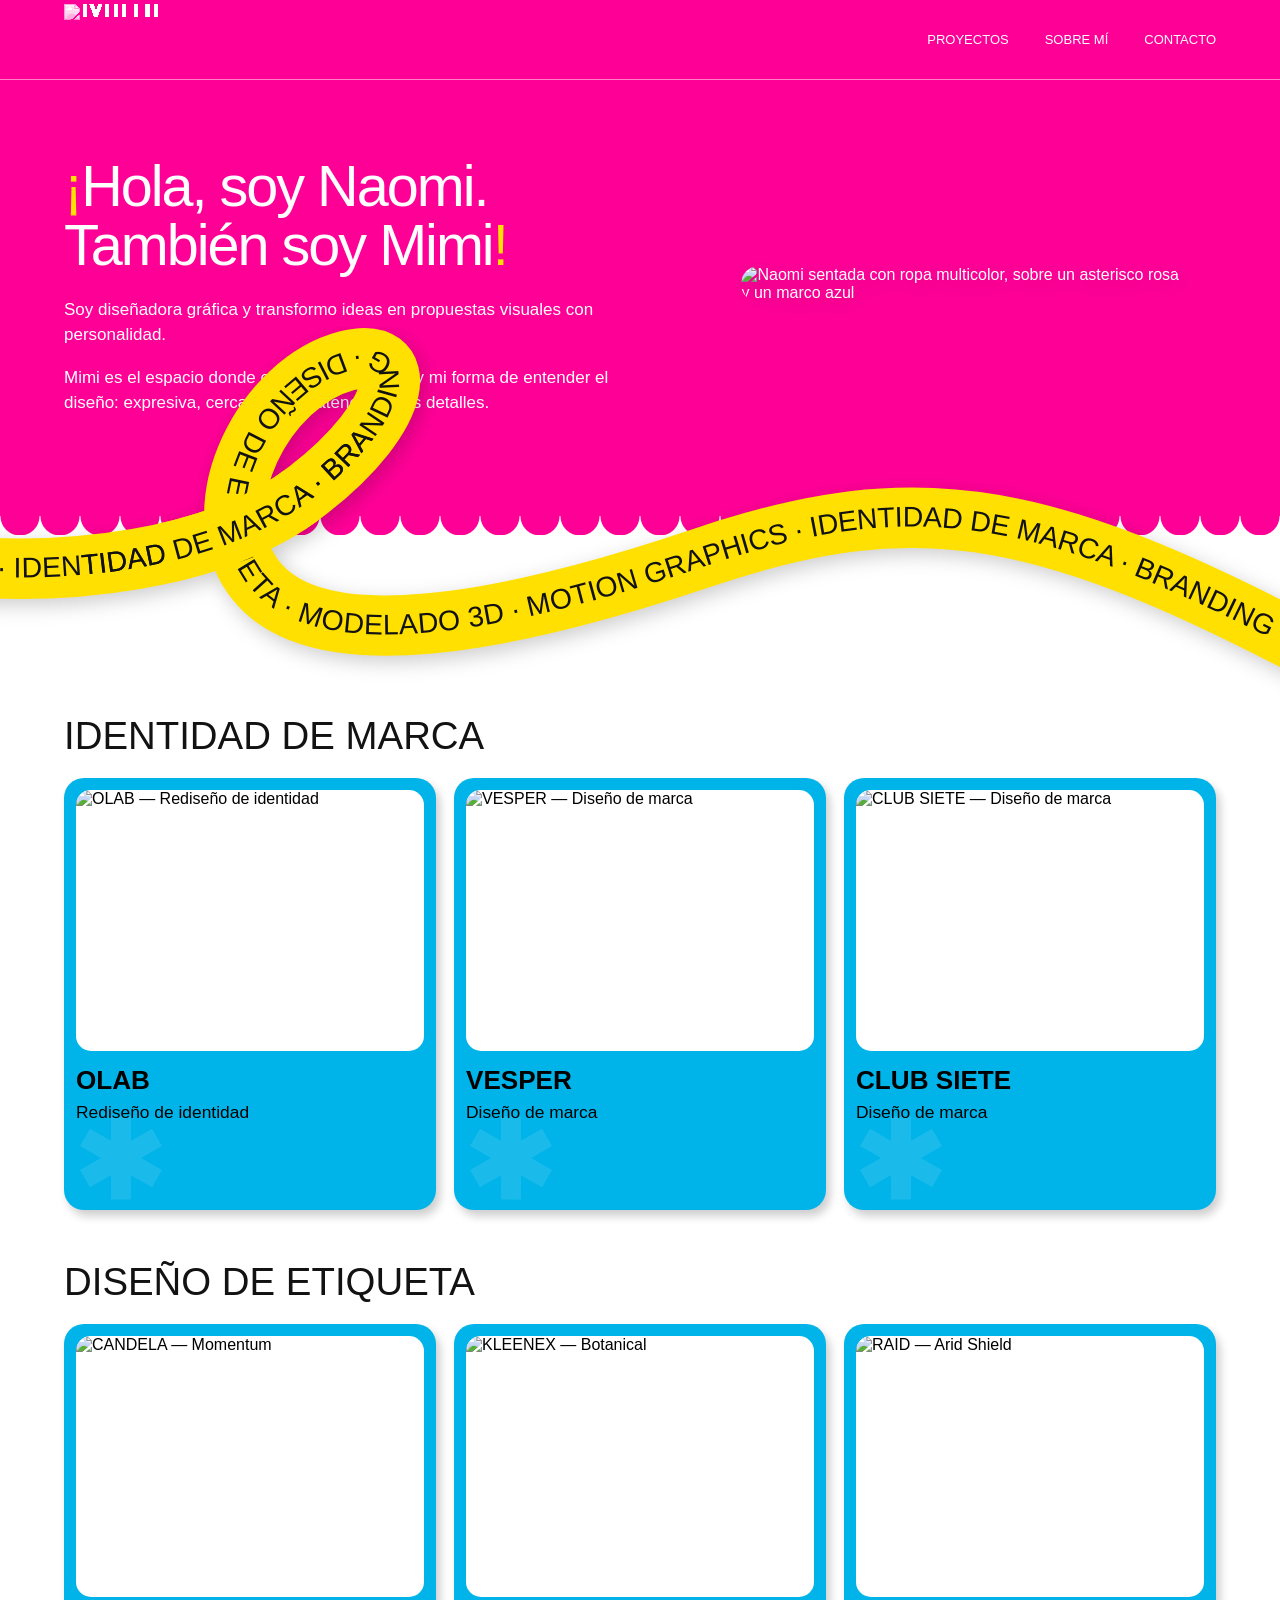
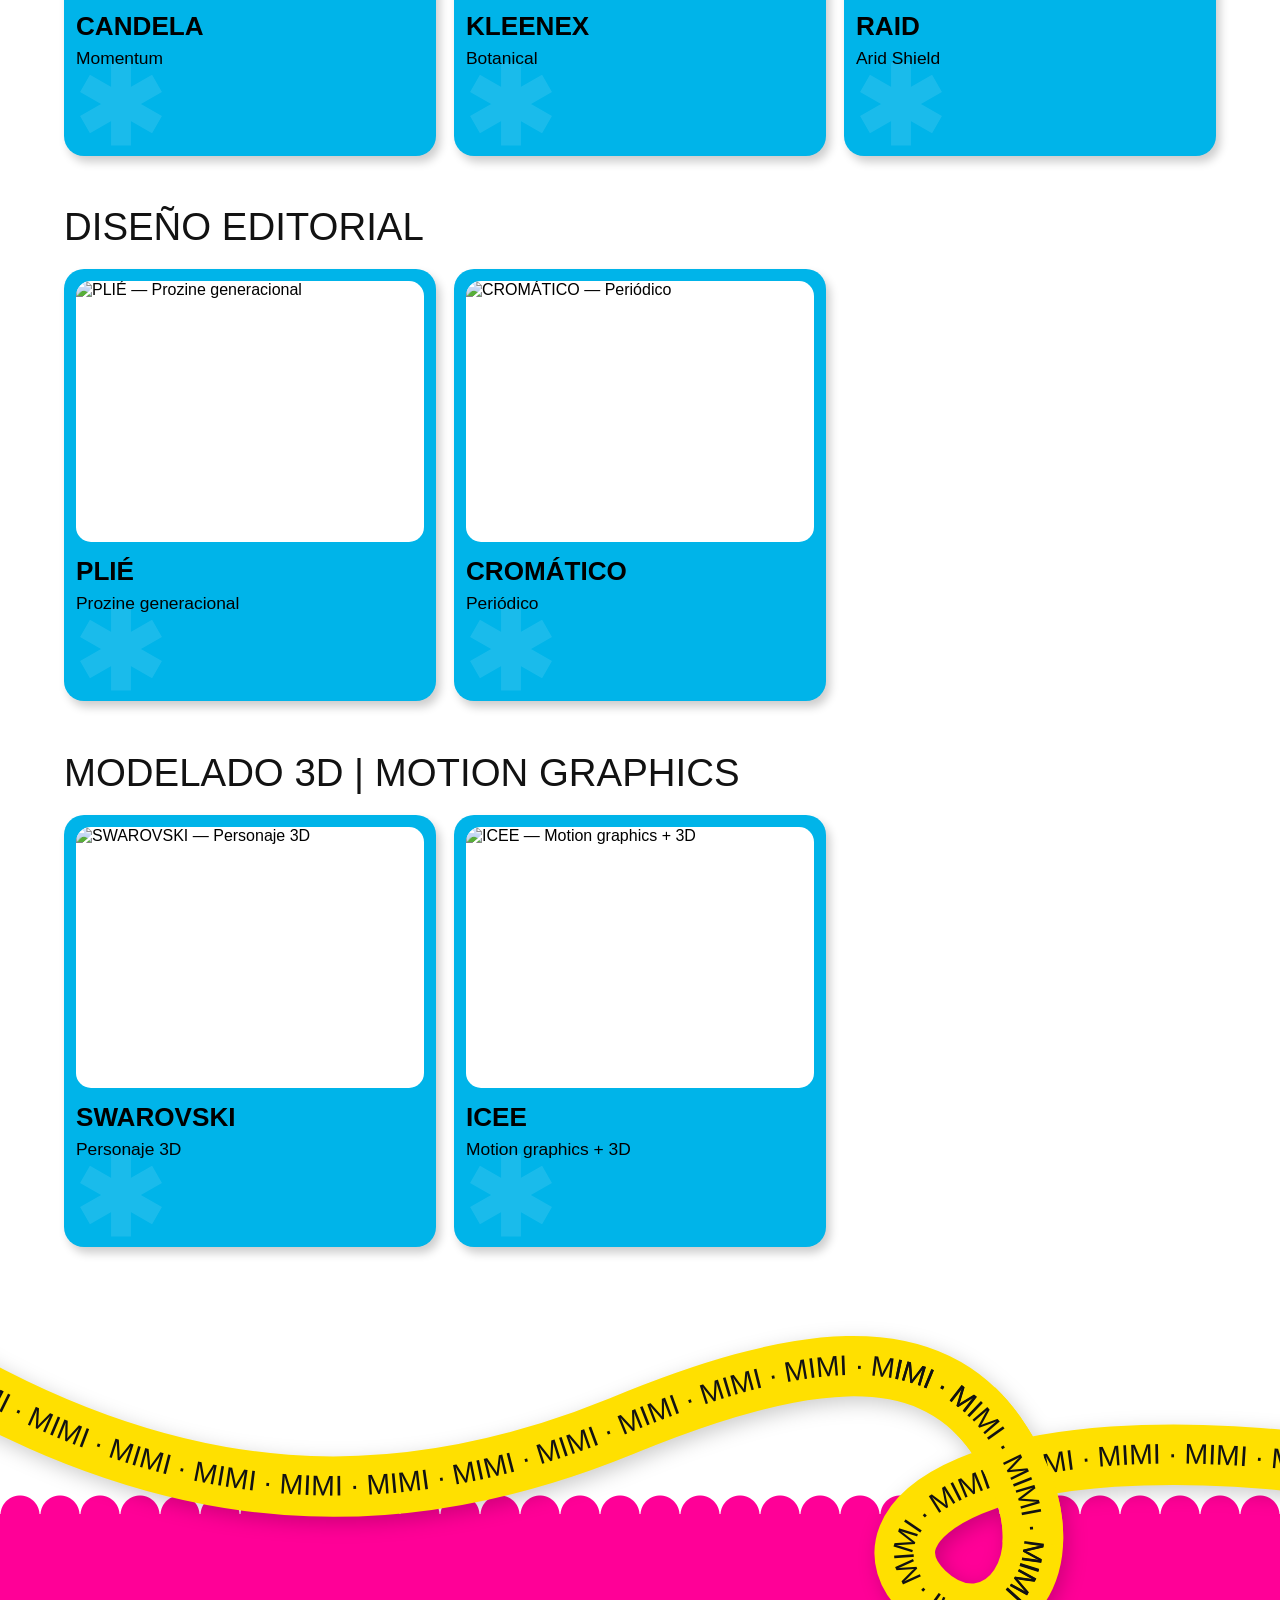
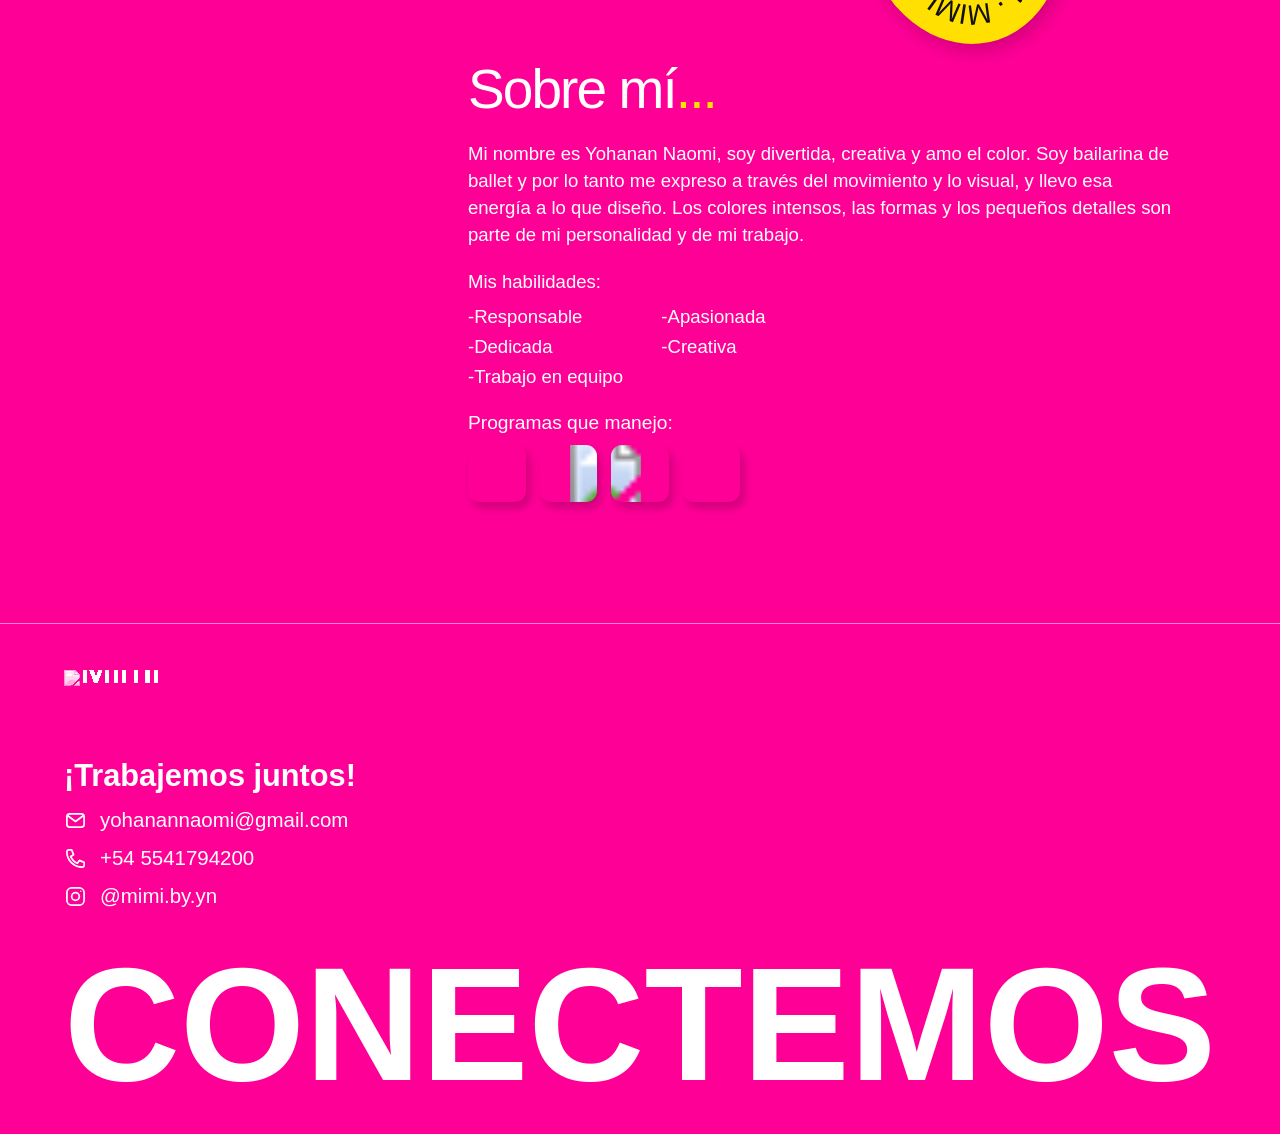
==== index.html @ 45e3171f "Agregar portafolio y sistema de diseño" ====
<!doctype html><html lang="es"><head><meta charset="UTF-8"><meta name="viewport" content="width=device-width,initial-scale=1"><meta name="theme-color" content="#ff0097"><meta name="description" content="Mimi, el portafolio creativo de Yohanan Naomi. Identidad de marca, diseño editorial, etiquetas y modelado 3D."><title>Mimi — Diseño con personalidad</title><link rel="stylesheet" href="fonts.css"><link rel="stylesheet" href="style.css?v=cursor-stars-1"></head><body><svg xmlns="http://www.w3.org/2000/svg" width="0" height="0" aria-hidden="true" style="position:absolute"><defs><filter id="logo-transparent" color-interpolation-filters="sRGB"><feColorMatrix type="matrix" values="0 0 0 0 1  0 0 0 0 1  0 0 0 0 1  0 1 0 0 0"/></filter></defs></svg>
<header><a class="logo" href="#inicio" aria-label="Mimi, inicio"><img src="assets/mimi-logo.png" alt="Mimi" width="1214" height="620"></a><button class="menu" aria-label="Abrir menú" aria-expanded="false">☰</button><nav aria-label="Principal"><a href="#proyectos">PROYECTOS</a><a href="#sobre-mi">SOBRE MÍ</a><a href="#contacto">CONTACTO</a></nav></header>
<main><section class="hero" id="inicio"><div class="hero-copy"><h1><span class="yellow-punctuation">¡</span>Hola, soy Naomi.<br>También soy <em>Mimi<span class="yellow-punctuation">!</span></em></h1><p>Soy diseñadora gráfica y transformo ideas en propuestas visuales con personalidad.</p><p>Mimi es el espacio donde comparto mi trabajo y mi forma de entender el diseño: expresiva, cercana y con atención a los detalles.</p></div><div class="hero-art"><img src="assets/naomi-inicio.jpg" alt="Naomi sentada con ropa multicolor, sobre un asterisco rosa y un marco azul"></div></section>
<div class="ribbon" aria-hidden="true"><svg viewBox="0 0 1440 430" xmlns="http://www.w3.org/2000/svg"><defs><path id="loop-one" d="M -70 267 C 70 282 244 264 346 184 C 458 97 463 19 390 38 C 298 62 227 199 284 280 C 352 377 572 333 789 260 C 1037 176 1180 204 1510 381"/></defs><use href="#loop-one" class="ribbon-shadow"/><use href="#loop-one" class="ribbon-band"/><text dy="10"><textPath href="#loop-one" startOffset="0">IDENTIDAD DE MARCA · BRANDING · DISEÑO DE ETIQUETA · MODELADO 3D · MOTION GRAPHICS · IDENTIDAD DE MARCA · BRANDING · </textPath></text></svg></div>
<section class="projects" id="proyectos"><div id="project-groups"></div></section>
<div class="ribbon second" aria-hidden="true"><svg viewBox="0 0 1440 430" xmlns="http://www.w3.org/2000/svg"><defs><path id="loop-two" d="M -65 88 C 204 244 444 255 699 151 C 893 71 1041 48 1120 160 C 1222 307 1116 411 1040 338 C 957 260 1105 144 1505 196"/></defs><use href="#loop-two" class="ribbon-shadow"/><use href="#loop-two" class="ribbon-band"/><text dy="10"><textPath href="#loop-two" startOffset="0">MIMI · MIMI · MIMI · MIMI · MIMI · MIMI · MIMI · MIMI · MIMI · MIMI · MIMI · MIMI · MIMI · MIMI · MIMI · MIMI · MIMI · MIMI · MIMI · MIMI · MIMI · MIMI · MIMI · MIMI · MIMI · MIMI · MIMI · MIMI · MIMI · MIMI · </textPath></text></svg></div>
<section class="about" id="sobre-mi"><div class="portrait"><img src="assets/naomi-original.jpg" alt="Naomi con lentes blancos y una chamarra multicolor" loading="lazy"></div><div><h2>Sobre mí<span>...</span></h2><p>Mi nombre es Yohanan Naomi, soy divertida, creativa y amo el color. Soy bailarina de ballet y por lo tanto me expreso a través del movimiento y lo visual, y llevo esa energía a lo que diseño. Los colores intensos, las formas y los pequeños detalles son parte de mi personalidad y de mi trabajo.</p><div class="about-skills"><p>Mis habilidades:</p><div class="traits"><span>Responsable</span><span>Dedicada</span><span>Trabajo en equipo</span><span>Apasionada</span><span>Creativa</span></div></div><h3>Programas que manejo:</h3><div class="software"><svg class="software-icon" viewBox="50 33 150 150" role="img" aria-label="Illustrator"><title>Illustrator</title><image href="assets/programas-referencia.png" width="856" height="228"/></svg><svg class="software-icon" viewBox="248 33 153 150" role="img" aria-label="InDesign"><title>InDesign</title><image href="assets/programas-referencia.png" width="856" height="228"/></svg><svg class="software-icon" viewBox="448 33 154 150" role="img" aria-label="Photoshop"><title>Photoshop</title><image href="assets/programas-referencia.png" width="856" height="228"/></svg><svg class="software-icon" viewBox="655 33 150 150" role="img" aria-label="Figma"><title>Figma</title><image href="assets/programas-referencia.png" width="856" height="228"/></svg></div></div></section>
<footer id="contacto"><div class="footer-top"><div><a class="logo" href="#inicio"><img src="assets/mimi-logo.png" alt="Mimi" width="1214" height="620"></a><h2>¡Trabajemos juntos!</h2><div class="contact-list"><a class="contact-row" href="mailto:yohanannaomi@gmail.com"><svg viewBox="0 0 24 24" fill="none" stroke="currentColor" stroke-width="1.8" stroke-linecap="round" stroke-linejoin="round" aria-hidden="true"><rect x="3" y="5" width="18" height="14" rx="3"/><path d="m4 7 8 6 8-6"/></svg><span>yohanannaomi@gmail.com</span></a><a class="contact-row" href="tel:+545541794200"><svg viewBox="0 0 24 24" fill="none" stroke="currentColor" stroke-width="1.8" stroke-linecap="round" stroke-linejoin="round" aria-hidden="true"><path d="M8 3H5a2 2 0 0 0-2 2c0 8.84 7.16 16 16 16a2 2 0 0 0 2-2v-3l-5-2-2 3a13 13 0 0 1-7-7l3-2-2-5Z"/></svg><span>+54 5541794200</span></a><a class="contact-row" href="https://www.instagram.com/mimi.by.yn/" target="_blank" rel="noopener noreferrer"><svg viewBox="0 0 24 24" fill="none" stroke="currentColor" stroke-width="1.8" stroke-linecap="round" stroke-linejoin="round" aria-hidden="true"><rect x="3" y="3" width="18" height="18" rx="5"/><circle cx="12" cy="12" r="4"/><circle cx="17.5" cy="6.5" r=".7" fill="currentColor" stroke="none"/></svg><span>@mimi.by.yn</span></a></div></div></div><a class="connect" href="mailto:yohanannaomi@gmail.com" aria-label="Conectemos"><svg viewBox="0 0 1000 190" aria-hidden="true"><text x="0" y="160">CONECTEMOS</text></svg></a></footer></main>
<dialog id="project-dialog"><button class="close" aria-label="Cerrar proyecto">✕</button><div id="dialog-body"></div></dialog><script src="app.js?v=cursor-stars-1"></script></body></html>
---- fonts.css ----
@font-face {
  font-family: 'Montserrat';
  font-style: normal;
  font-weight: 500;
  font-display: swap;
  src: url(assets/Montserrat-500.ttf) format('truetype');
}
@font-face {
  font-family: 'MuseoModerno';
  font-style: normal;
  font-weight: 400;
  font-display: swap;
  src: url(assets/MuseoModerno-400.ttf) format('truetype');
}
@font-face {
  font-family: 'MuseoModerno';
  font-style: normal;
  font-weight: 500;
  font-display: swap;
  src: url(assets/MuseoModerno-500.ttf) format('truetype');
}
@font-face {
  font-family: 'MuseoModerno';
  font-style: normal;
  font-weight: 600;
  font-display: swap;
  src: url(assets/MuseoModerno-600.ttf) format('truetype');
}
@font-face {
  font-family: 'MuseoModerno';
  font-style: normal;
  font-weight: 700;
  font-display: swap;
  src: url(assets/MuseoModerno-700.ttf) format('truetype');
}
---- style.css ----
:root{--pink:#ff0097;--blue:#00b4e9;--yellow:#ffe000;--ink:#121212}*{box-sizing:border-box}html{scroll-behavior:smooth;scroll-padding-top:90px}body{margin:0;color:var(--ink);font-family:Arial,Helvetica,sans-serif}a{color:inherit}button,a{-webkit-tap-highlight-color:transparent}button{font:inherit;cursor:pointer}a:focus-visible,button:focus-visible{outline:3px solid var(--yellow);outline-offset:5px}header{position:sticky;top:0;z-index:10;background:var(--pink);color:white;border-bottom:1px solid #ffffff80;display:flex;align-items:center;justify-content:space-between;padding:16px 5%}.logo{font-family:"Arial Rounded MT Bold",Arial,sans-serif;font-size:38px;font-weight:900;text-decoration:none;letter-spacing:-3px}.logo span{font-size:24px;display:inline-block;transform:translateY(-10px);margin-left:2px}nav{display:flex;gap:36px}nav a{text-decoration:none;font-size:13px;font-weight:700}nav a:hover{color:var(--yellow)}.menu{display:none}.hero{background:var(--pink);color:white;padding:80px 5% 95px;display:grid;grid-template-columns:1.15fr 1fr;gap:5%;min-height:650px;position:relative;overflow:hidden}.hero:after{content:"";height:20px;position:absolute;bottom:-1px;left:0;right:0;background:radial-gradient(circle at 20px 0,transparent 19px,white 20px) 0 0/40px 25px}.eyebrow{font-size:11px;font-weight:700;letter-spacing:2px}.hero h1{font-family:"Arial Rounded MT Bold",Arial,sans-serif;font-size:clamp(38px,4.5vw,72px);line-height:1.02;letter-spacing:-2px;margin:22px 0}.hero h1 em{font-style:normal;color:var(--yellow)}p{font-size:17px;line-height:1.5;max-width:570px}.pill{display:inline-flex;gap:40px;align-items:center;background:var(--yellow);color:var(--ink);border:2px solid var(--ink);border-radius:40px;padding:15px 23px;margin-top:20px;text-decoration:none;font-weight:bold;box-shadow:4px 4px 0 var(--ink);transition:transform .2s}.pill:hover{transform:translate(2px,2px);box-shadow:2px 2px 0 var(--ink)}.hero-art{position:relative;display:flex;flex-direction:column;justify-content:center;transform:rotate(3deg)}.hero-art img{width:100%;max-height:430px;object-fit:cover;border-radius:28px}.star{position:absolute;top:-25px;left:-40px;color:var(--yellow);font-size:110px;z-index:1}.art-caption{font-size:11px;letter-spacing:3px;align-self:end;margin-top:14px}.ribbon{background:var(--yellow);font-weight:900;font-size:23px;overflow:hidden;padding:15px 0;transform:rotate(-3deg);margin:-16px -0px 32px;box-shadow:0 5px 7px #0002;position:relative;z-index:2}.ribbon div{white-space:nowrap;width:max-content;animation:marquee 34s linear infinite}@keyframes marquee{to{transform:translateX(-35%)}}.projects{padding:45px 5% 90px;max-width:1600px;margin:auto}.section-top{display:flex;justify-content:space-between;font-size:11px;margin-bottom:28px}.filters{display:flex;gap:9px;flex-wrap:wrap;margin-bottom:45px}.filters button{background:white;border:1px solid #bbb;border-radius:30px;padding:11px 18px;font-size:13px}.filters .active,.filters button:hover{background:var(--ink);color:white;border-color:var(--ink)}.project-group{margin:0 0 50px}.project-group h2{font-family:"Arial Rounded MT Bold",Arial,sans-serif;font-size:clamp(24px,3vw,40px);letter-spacing:-1px;margin:0 0 20px}.grid{display:grid;grid-template-columns:repeat(3,minmax(0,1fr));gap:22px}.card{background:var(--blue);border:0;text-align:left;padding:16px;border-radius:24px;box-shadow:4px 5px 0 #0002;position:relative;overflow:hidden;transition:transform .25s,box-shadow .25s;min-height:360px;display:flex;flex-direction:column}.card:hover{transform:translateY(-7px) rotate(-1deg);box-shadow:7px 10px 0 #0003}.card .image{height:240px;border-radius:15px;background:#ffffff25;overflow:hidden;display:grid;place-items:center}.card img{width:100%;height:100%;object-fit:cover;transition:transform .4s}.card:hover img{transform:scale(1.04)}.card .placeholder{font-weight:900;font-size:clamp(28px,4vw,55px);letter-spacing:-2px;color:#fff9;transform:rotate(-8deg)}.card-title{font-size:15px;font-weight:700;margin-top:20px;position:relative;z-index:1;padding-bottom:36px}.card:after{content:"✳";font-size:110px;color:#ffffff35;position:absolute;left:12px;bottom:-29px}.card .arrow{position:absolute;right:18px;bottom:16px;font-size:26px}.project-hint{font-size:13px;color:#666}.second{margin-bottom:-12px;transform:rotate(3deg)}.about{background:var(--pink);color:white;display:grid;grid-template-columns:.7fr 1.3fr;gap:7%;padding:100px 8% 80px;align-items:center}.portrait{transform:rotate(-3deg)}.portrait img{width:100%;max-height:520px;object-fit:contain;filter:drop-shadow(8px 9px 0 #0002)}.about h2{font-size:clamp(40px,5vw,70px);letter-spacing:-2px;margin:16px 0}.about h2 span{color:var(--yellow)}.traits{display:flex;gap:8px;flex-wrap:wrap;margin-top:25px}.traits span{border:1px solid #ffffff80;border-radius:20px;padding:7px 12px;font-size:12px}.about h3{font-size:14px;margin-top:26px}.software{display:flex;gap:12px}.software span{padding:10px;border-radius:9px;font-weight:bold;font-size:27px;box-shadow:3px 4px 0 #0003}.ai{background:#330000;color:#ff9a00}.id{background:#49021f;color:#ff3366}.ps{background:#001e36;color:#31a8ff}.figma{background:#262626;color:white;font-size:18px!important;display:grid;align-items:center}footer{border-top:1px solid #ffffff80;background:var(--pink);color:white;padding:45px 5% 20px;overflow:hidden}.footer-top{display:flex;justify-content:space-between;align-items:center}.footer-top h2{font-size:24px;margin:16px 0}.footer-top a:not(.logo){display:block;text-decoration:none;margin:9px 0}.footer-top a:hover{text-decoration:underline}.footer-top button{background:none;color:white;border:0;border-bottom:1px solid white;padding:6px 0;margin-top:6px;font-size:13px}#copy-status{display:block;font-size:12px;min-height:18px}.contact-arrow{font-size:130px;background:var(--yellow);color:var(--pink);height:150px;width:150px;border-radius:50%;text-align:center;line-height:140px}.connect{font-family:"Arial Rounded MT Bold",Arial,sans-serif;font-size:clamp(40px,12.5vw,200px);font-weight:900;letter-spacing:-.065em;display:block;text-decoration:none;margin-top:35px}.footer-bottom{border-top:1px solid #ffffff80;padding-top:20px;display:flex;justify-content:space-between;font-size:11px}.footer-bottom a{text-decoration:none}dialog{border:0;border-radius:24px;padding:35px;width:min(860px,90vw);max-height:90vh;box-shadow:0 25px 100px #0005}dialog::backdrop{background:#16000dd9;backdrop-filter:blur(7px)}dialog h2{font-size:30px;margin-right:30px}dialog img{width:100%;max-height:60vh;object-fit:contain;background:#f2f2f2;border-radius:12px}dialog .close{position:absolute;right:18px;top:15px;border:0;background:var(--yellow);border-radius:50%;width:35px;height:35px}dialog p{font-size:14px}.modal-category{color:#777;font-size:12px}body.modal-open{overflow:hidden}[hidden]{display:none!important}@media(min-width:1600px){.hero,.about{padding-left:calc((100vw - 1440px)/2);padding-right:calc((100vw - 1440px)/2)}}@media(max-width:760px){header{padding:12px 6%}.logo{font-size:32px}.menu{display:block;border:0;background:none;color:white;font-size:26px}nav{display:none;position:absolute;left:0;right:0;top:63px;background:var(--pink);padding:25px 6%;border-bottom:1px solid white;flex-direction:column;gap:22px}nav.open{display:flex}.hero{padding:45px 6% 60px;grid-template-columns:1fr;gap:42px}.hero h1{font-size:43px}.hero p{font-size:15px}.hero-art{margin:0 18px}.hero-art img{max-height:290px;object-fit:cover}.star{font-size:75px;top:-30px;left:-25px}.ribbon{font-size:16px;padding:12px 0}.projects{padding:30px 6% 50px}.section-top>span:last-child{display:none}.filters{gap:7px;margin-bottom:30px}.filters button{font-size:11px;padding:9px 12px}.grid{grid-template-columns:repeat(2,minmax(0,1fr));gap:12px}.card{min-height:235px;padding:10px;border-radius:17px}.card .image{height:150px;border-radius:10px}.card-title{font-size:12px;margin-top:13px;padding-bottom:28px}.card .placeholder{font-size:26px}.project-group h2{font-size:25px}.card:after{font-size:80px}.about{grid-template-columns:1fr;padding:65px 6% 50px;gap:35px}.portrait{width:65%;margin:auto}.about h2{font-size:45px}.about p{font-size:15px}.contact-arrow{width:80px;height:80px;line-height:73px;font-size:75px}.footer-top h2{font-size:20px}.footer-top a:not(.logo){font-size:13px}.connect{font-size:12.4vw;margin:40px 0 25px}.footer-bottom{font-size:10px}dialog{padding:25px 18px}dialog h2{font-size:23px}}@media(prefers-reduced-motion:reduce){html{scroll-behavior:auto}*{animation:none!important;transition:none!important}}

/* Original type system and curved yellow loops. */
body,button{font-family:Montserrat,sans-serif;font-weight:500}
p,nav a,.eyebrow,.pill,.card-title,.filters button,.traits span,.about h3,.footer-top button,.footer-bottom{font-weight:500}
h1,h2,h3,.logo,.connect,.project-group h2,.card .placeholder{font-family:MuseoModerno,sans-serif;font-weight:500;letter-spacing:0}
.hero h1,.about h2{letter-spacing:-.035em}.hero h1 em{color:inherit}.connect{font-weight:500;letter-spacing:-.055em}
.ribbon{background:transparent;box-shadow:none;transform:none;padding:0;margin:-210px 0 -40px;overflow:hidden;height:auto;pointer-events:none}
.ribbon svg{display:block;width:100%;height:auto;overflow:visible}
.ribbon-band,.ribbon-shadow{fill:none;stroke:#ffe000;stroke-width:68;stroke-linecap:butt}
.ribbon-shadow{stroke:#0005;transform:translate(3px,10px);filter:blur(5px)}
.ribbon text{font-family:MuseoModerno,sans-serif;font-size:32px;font-weight:500;fill:#121212;letter-spacing:0}
.ribbon.second{margin:-95px 0 -160px;transform:none}.hero{padding-bottom:220px}.about{padding-top:200px}
@media(max-width:760px){.hero{padding-bottom:115px}.ribbon{margin-top:-95px;margin-bottom:8px;width:140%;margin-left:-20%}.ribbon.second{margin-top:-65px;margin-bottom:-90px}.about{padding-top:120px}.hero h1{font-size:39px}.project-group h2{font-size:24px}}
.hero h1{font-family:MuseoModerno,sans-serif;font-weight:500}

.logo{display:inline-flex;align-items:center;line-height:0;letter-spacing:0}.logo img{display:block;width:140px;height:auto;mix-blend-mode:screen}.logo{mix-blend-mode:screen}header{padding-top:4px;padding-bottom:4px}footer .logo img{width:180px}@media(max-width:760px){.logo img{width:112px}header{padding-top:3px;padding-bottom:3px}footer .logo img{width:145px}}

.logo,.logo img{mix-blend-mode:normal}.logo img{filter:url(#logo-transparent)}

.hero-art{transform:none;align-items:center}.hero-art img{width:100%;height:auto;max-width:440px;max-height:none;object-fit:contain;border-radius:0}.art-caption{align-self:center}@media(max-width:760px){.hero-art img{max-width:340px;max-height:none;height:auto;object-fit:contain}}

.hero-art img{border-radius:26px}

/* Separate the scalloped hero edge from the yellow ribbon. */
.hero{padding-bottom:100px;min-height:0}
.hero + .ribbon{margin-top:-90px;margin-bottom:-40px}
@media(max-width:760px){.hero{padding-bottom:65px}.hero + .ribbon{margin-top:-45px;margin-bottom:8px}}

/* Compact opening after removing the project button. */
.hero{padding-top:55px;padding-bottom:45px}
@media(max-width:760px){.hero{padding-top:35px;padding-bottom:30px;gap:28px}}
/* Lift the first loop and following content closer to the opening. */
.hero + .ribbon{margin-top:-170px}
@media(max-width:760px){.hero + .ribbon{margin-top:-105px}}
/* Keep the complete first loop below the photograph, with a clear gap. */
.hero + .ribbon{margin-top:-25px}
@media(max-width:760px){.hero + .ribbon{margin-top:-10px}}
/* Reference composition: raised left loop, right curve below the portrait. */
@media(min-width:761px){
 .hero{padding-bottom:8vw}
 .hero + .ribbon{margin-top:-16.3vw}
}

.card .image{background:white;width:100%}.card img{object-fit:contain}.card:hover img{transform:none}
/* Project cards follow the supplied compact proportions. */
.grid{gap:18px}
.card{padding:12px;min-height:0;aspect-ratio:212/246;border-radius:20px;box-shadow:3px 5px 7px #0004}
.card .image{height:auto;aspect-ratio:4/3;flex:none;border-radius:15px;overflow:hidden;background:white}
.card img{display:block;width:100%;height:100%;object-fit:cover}
.card img[src*="cromatico"]{object-fit:contain}
.card-title{font-family:MuseoModerno,sans-serif;font-weight:600;font-size:clamp(11px,1.05vw,16px);line-height:1.2;margin-top:8px;padding-bottom:0}
.card .arrow{display:none}
.card:after{content:"";width:90px;height:90px;left:12px;bottom:7px;background:url("data:image/svg+xml,%3Csvg xmlns='http://www.w3.org/2000/svg' viewBox='0 0 100 100'%3E%3Cpath d='M50 4V96M10 27L90 73M10 73L90 27' fill='none' stroke='white' stroke-width='22'/%3E%3C/svg%3E") center/contain no-repeat;opacity:.22}
@media(max-width:760px){.grid{gap:12px}.card{padding:10px;border-radius:17px}.card .image{height:auto;border-radius:12px}.card-title{font-size:11px;margin-top:7px}.card:after{width:65px;height:65px;left:10px;bottom:5px}}
/* Constrain image sizing to the card window rather than its intrinsic size. */
.card .image{position:relative;display:block}
.card .image img{position:absolute;inset:0;width:100%;height:100%;min-width:0;min-height:0;object-position:center}
.card img[src*="club-proyecto"]{object-position:50% 58%}
.card img[src*="agora-proyecto"]{object-position:50% 53%}
.card-title{font-size:clamp(15px,1.35vw,21px);line-height:1.25}
@media(max-width:760px){.card-title{font-size:14px}}

/* OLAB case study: full images arranged as an editorial collage. */
dialog.olab-dialog{width:min(1120px,94vw);padding:48px;background:#fff;max-height:92vh}
.olab-dialog .close{position:sticky;top:0;float:right;z-index:2;background:var(--pink);color:white}
.olab-case h2{font-size:clamp(26px,3vw,42px);margin:15px 40px 28px 0}
.olab-intro{display:grid;grid-template-columns:1fr 2fr;gap:30px;border-top:1px solid #ddd;padding-top:24px;margin-bottom:32px}
.olab-intro h3{font-size:27px;line-height:1.15;color:#006eb1;margin:0}
.olab-intro p{font-size:14px;line-height:1.75;margin:0 0 16px;max-width:none}
.olab-intro .olab-scope{font-size:11px;color:#666;line-height:1.8;margin-top:20px}
.olab-collage{columns:2;column-gap:18px}
.olab-collage figure{margin:0 0 20px;break-inside:avoid;background:#edf5fc;border-radius:16px;overflow:hidden}
.olab-collage img{display:block;width:100%;height:auto;max-height:none;object-fit:contain;border-radius:0;background:none}
.olab-collage figcaption{font-size:11px;padding:12px 16px;color:#006eb1;background:#edf5fc}
@media(max-width:760px){dialog.olab-dialog{padding:24px 16px}.olab-intro{grid-template-columns:1fr;gap:16px}.olab-intro h3{font-size:24px}.olab-collage{column-gap:10px}.olab-collage figure{border-radius:10px;margin-bottom:12px}.olab-collage figcaption{padding:9px;font-size:10px}}
@media(max-width:480px){.olab-collage{columns:1}}

.olab-intro{grid-template-columns:1fr 1.35fr;align-items:center;gap:28px}
.olab-intro .olab-intro-image{display:block;width:100%;height:auto;max-height:none;object-fit:contain;border-radius:14px;background:none}
.olab-intro h3{margin-bottom:16px}
@media(max-width:760px){.olab-intro{grid-template-columns:1fr;gap:20px}}

.olab-intro{grid-template-columns:1.15fr 1fr}
.olab-logo-comparison{display:grid;grid-template-columns:1fr 1fr;gap:12px;align-items:center}
.olab-logo-comparison figure{margin:0;text-align:center;min-width:0}
.olab-logo-comparison img{width:100%;height:150px;max-height:none;object-fit:contain;background:white;border-radius:0}
.olab-logo-comparison figcaption{font-size:10px;letter-spacing:1.5px;color:#666;margin-top:12px}
.olab-concept-label{display:block;font-size:10px;letter-spacing:1.5px;color:#666;margin-bottom:10px}
@media(max-width:760px){.olab-intro{grid-template-columns:1fr}.olab-logo-comparison img{height:140px}}

.olab-logo-comparison{grid-template-columns:1fr;gap:20px}.olab-logo-comparison img{height:200px}.olab-logo-comparison figcaption{margin-top:4px}@media(max-width:760px){.olab-logo-comparison img{height:180px}}

.olab-case h2{color:var(--pink)}.olab-dialog .close{background:var(--yellow);color:var(--ink)}
/* OLAB labels and top alignment. */
.olab-case .modal-category,.olab-concept-label,.olab-logo-comparison figcaption,.olab-intro .olab-scope{color:var(--blue)}
.olab-intro{align-items:start}
.olab-logo-comparison{align-self:start;margin-top:-20px}
.olab-logo-comparison figure:first-child img{height:clamp(200px,20vw,280px);object-fit:contain;object-position:center}
@media(max-width:760px){.olab-logo-comparison{margin-top:0}.olab-logo-comparison figure:first-child img{height:150px}}
.olab-logo-comparison figure:last-child figcaption{transform:translateY(-30px)}

.vesper-case .olab-intro{align-items:start}.vesper-case .olab-intro-image{margin-top:0}.vesper-case .olab-collage figure,.vesper-case .olab-collage figcaption{background:#edf5fc}

.vesper-collage{display:grid;columns:auto;grid-template-columns:repeat(3,minmax(0,1fr));grid-template-areas:"bocina audifonos blister" "microfono bolsa blister";gap:12px}
.vesper-collage figure{margin:0;display:flex;flex-direction:column;min-width:0;border-radius:12px;overflow:hidden}
.vesper-collage .vesper-bocina{grid-area:bocina}.vesper-collage .vesper-audifonos{grid-area:audifonos}.vesper-collage .vesper-microfono{grid-area:microfono}.vesper-collage .vesper-bolsa{grid-area:bolsa}.vesper-collage .vesper-blister{grid-area:blister}
.vesper-collage figure img{width:100%;height:100%;min-height:0;object-fit:cover;flex:1;aspect-ratio:4/3}
.vesper-collage .vesper-blister img{aspect-ratio:auto;object-fit:cover}
.vesper-collage figcaption{flex:none}
@media(max-width:600px){.vesper-collage{grid-template-columns:repeat(2,minmax(0,1fr));grid-template-areas:"bocina audifonos" "microfono bolsa" "blister blister"}.vesper-collage .vesper-blister img{height:auto;max-height:550px;object-fit:contain;background:#808080}}

.vesper-case .olab-intro{align-items:stretch}
.vesper-logo-panel{background:#090c09;border-radius:14px;display:flex;align-items:center;overflow:hidden;min-height:100%}
.vesper-logo-panel img{display:block;width:100%;height:auto;max-height:none;object-fit:contain;background:none;border-radius:0}
.vesper-collage .vesper-photo{position:relative;flex:1;aspect-ratio:4/3;overflow:hidden;min-height:0}
.vesper-collage .vesper-photo img{position:absolute;inset:0;width:100%;height:100%;aspect-ratio:auto;object-fit:cover;object-position:center}
.vesper-collage .vesper-blister .vesper-photo{aspect-ratio:auto;background:#808080}
.vesper-collage .vesper-blister img{object-position:40% center}
.vesper-collage .vesper-bolsa img{transform:scale(1.35);transform-origin:52% 52%}
@media(max-width:760px){.vesper-logo-panel{min-height:240px}}
@media(max-width:600px){.vesper-collage .vesper-blister .vesper-photo{aspect-ratio:1/1;flex:auto}.vesper-collage .vesper-blister img{object-fit:contain;max-height:none}}

.club-case .olab-intro{align-items:stretch}
.club-logo-panel{display:flex;align-items:center;background:#7ecbea;border-radius:14px;overflow:hidden}
.club-logo-panel img{width:100%;height:auto;max-height:none;object-fit:contain;border-radius:0;background:none}
.club-collage figure:last-child{column-span:all}
.club-collage figure:last-child img{max-height:520px;object-fit:cover}
@media(max-width:760px){.club-logo-panel{max-height:350px}.club-logo-panel img{height:100%;object-fit:contain}}
/* Preserve the gallery gutter before the full-width texture. */
.club-collage figure:last-child{margin-top:20px}
@media(max-width:760px){.club-collage figure:last-child{margin-top:12px}}

.club-logo-comparison{display:grid;grid-template-columns:1fr;gap:18px;align-self:start}
.club-logo-comparison figure{margin:0;text-align:center}
.club-logo-comparison img{display:block;width:100%;height:190px;max-height:none;object-fit:contain;background:white;border-radius:12px}
.club-logo-comparison figcaption{font-size:10px;letter-spacing:1.5px;color:var(--blue);margin-top:8px}
.club-collage{display:grid;columns:auto;grid-template-columns:repeat(2,minmax(0,1fr));gap:20px}
.club-collage figure{margin:0;min-width:0;display:flex;flex-direction:column;overflow:hidden}
.club-collage figure:nth-child(1){grid-column:1;grid-row:1}
.club-collage figure:nth-child(3){grid-column:2;grid-row:1}
.club-collage figure:nth-child(2){grid-column:1;grid-row:2}
.club-collage figure:nth-child(4){grid-column:2;grid-row:2}
.club-collage figure img{flex:1;min-height:0;width:100%;height:100%;object-fit:cover;aspect-ratio:3/4}
.club-collage figure:last-child{grid-column:1/-1;margin-top:0}
.club-collage figure:last-child img{flex:none;height:auto;aspect-ratio:auto}
@media(max-width:480px){.club-collage{grid-template-columns:1fr;gap:12px}.club-collage figure:nth-child(n){grid-column:1;grid-row:auto}.club-collage figure img{height:auto;aspect-ratio:auto}}
/* Show the complete physical sign, centered without clipping its lettering. */
.club-collage figure:first-child{background:#0c1020}
.club-collage figure:first-child img{object-fit:contain;object-position:center;background:#0c1020}

.candela-case .olab-intro{align-items:stretch}
.candela-logo-panel{display:flex;align-items:center;background:#721649;border-radius:14px;overflow:hidden}
.candela-logo-panel img{width:100%;height:auto;max-height:none;object-fit:contain;background:none;border-radius:0}
.candela-collage{display:grid;columns:auto;grid-template-columns:repeat(2,minmax(0,1fr));gap:20px}
.candela-collage figure{margin:0;min-width:0;overflow:hidden}
.candela-collage img{width:100%;height:auto;aspect-ratio:6/5;object-fit:cover;object-position:center}
@media(max-width:480px){.candela-collage{grid-template-columns:1fr;gap:12px}.candela-logo-panel{min-height:200px}}
.candela-logo-panel img{transform:scale(2);transform-origin:center;flex:none}

.kleenex-case .olab-intro{align-items:stretch}
.kleenex-intro-panel{display:flex;align-items:center;background:white;border:1px solid #eee;border-radius:14px;overflow:hidden}
.kleenex-intro-panel img{display:block;width:100%;height:auto;max-height:none;object-fit:contain;background:white;border-radius:0}
.kleenex-collage{display:grid;columns:auto;grid-template-columns:repeat(2,minmax(0,1fr));gap:20px}
.kleenex-collage figure{margin:0;min-width:0;background:white;overflow:hidden;border:1px solid #edf5fc}
.kleenex-collage img{width:100%;height:auto;aspect-ratio:1;object-fit:contain;background:white}
.kleenex-collage figure:last-child img{object-fit:contain}
@media(max-width:480px){.kleenex-collage{grid-template-columns:1fr;gap:12px}}

.raid-case .olab-intro{align-items:stretch}
.raid-logo-panel{display:flex;align-items:center;background:#f36719;border-radius:14px;overflow:hidden}
.raid-logo-panel img{display:block;width:100%;height:auto;max-height:none;object-fit:contain;background:none;border-radius:0}
.raid-collage{display:grid;columns:auto;grid-template-columns:repeat(2,minmax(0,1fr));gap:20px}
.raid-collage figure{margin:0;min-width:0;overflow:hidden}
.raid-collage img{display:block;width:100%;height:auto;object-fit:cover;object-position:center}
.raid-collage figure:nth-child(-n+2) img{aspect-ratio:4/3}
.raid-collage figure:nth-child(n+3) img{aspect-ratio:3/4}
@media(max-width:480px){.raid-collage{grid-template-columns:1fr;gap:12px}.raid-logo-panel{max-height:350px}.raid-logo-panel img{max-height:350px}}

.plie-intro{border-top:1px solid #ddd;padding-top:24px;margin-bottom:28px}
.plie-intro h3{font-size:clamp(24px,2.5vw,32px);color:#006eb1;margin:10px 0 16px}
.plie-intro p{max-width:820px;font-size:14px;line-height:1.75}
.plie-collage{display:grid;columns:auto;grid-template-columns:1fr;gap:20px}
.plie-collage figure{margin:0;overflow:hidden}
.plie-collage img{display:block;width:100%;height:auto;max-height:none;object-fit:contain}

.cromatico-case .olab-intro{align-items:stretch}
.cromatico-logo-panel{display:flex;align-items:center;border:1px solid #eee;border-radius:14px;padding:20px;overflow:hidden;background:white}
.cromatico-logo-panel img{display:block;width:100%;height:auto;max-height:none;object-fit:contain;background:white;border-radius:0}
.cromatico-gallery{display:block;columns:auto}.cromatico-gallery figure{margin:0 0 20px}.cromatico-gallery img{width:100%;height:auto;max-height:none;object-fit:contain}
.cromatico-pdf{display:inline-block;margin:5px 0 12px;color:var(--pink);font-size:14px}

.mimi3d-case .olab-intro{align-items:stretch}
.mimi3d-intro-panel{display:flex;align-items:center;background:#62898b;overflow:hidden;border-radius:14px}
.mimi3d-intro-panel img{display:block;width:100%;height:auto;max-height:none;object-fit:contain;border-radius:0;background:none}
.mimi3d-gallery{display:grid;columns:auto;grid-template-columns:repeat(2,minmax(0,1fr));gap:20px;align-items:start}
.mimi3d-gallery figure{margin:0;min-width:0;overflow:hidden}
.mimi3d-gallery img{display:block;width:100%;height:auto;max-height:none;object-fit:contain}
.mimi3d-gallery .mimi3d-anuncio-vertical{grid-column:1;grid-row:1/3}
.mimi3d-gallery .mimi3d-anuncio-horizontal{grid-column:2;grid-row:1}
.mimi3d-gallery .mimi3d-vista-02{grid-column:2;grid-row:2}
@media(max-width:600px){.mimi3d-gallery{grid-template-columns:1fr;gap:12px}.mimi3d-gallery figure:nth-child(n){grid-column:1;grid-row:auto}}
.mimi3d-intro-panel{position:relative;min-height:360px}.mimi3d-intro-panel img{position:absolute;inset:0;width:100%;height:100%;object-fit:cover;object-position:center}

.icee-case .olab-intro{align-items:stretch}
.icee-intro-panel{background:#004e98;border-radius:14px;position:relative;min-height:340px;overflow:hidden}
.icee-intro-panel img{position:absolute;inset:0;display:block;width:100%;height:100%;max-height:none;object-fit:contain;object-position:center;border-radius:0;background:transparent}
.icee-video{margin:0 auto;max-width:460px;overflow:hidden;border-radius:16px;background:#edf5fc}
.icee-video video{display:block;width:100%;height:auto;max-height:75vh;background:#004e98}
.icee-video figcaption{font-size:11px;padding:14px 18px;color:#006eb1}
@media(max-width:760px){.icee-intro-panel{min-height:300px}}

.software{display:flex;gap:14px;align-items:center}.software-icon{display:block;width:58px;height:58px;border-radius:11px;box-shadow:3px 4px 7px #0003;overflow:hidden;flex:none}
/* Match the upper panel's circular scallops along the lower pink panel. */
.about{position:relative}
.about:before{content:"";position:absolute;left:0;right:0;top:-19px;height:20px;background:radial-gradient(circle at 20px 20px,var(--pink) 19px,transparent 20px) 0 0/40px 20px repeat-x;pointer-events:none}
/* Align the straight portrait with the full height of the biography column. */
@media(min-width:761px){
 .about{align-items:stretch}
 .about>.portrait{position:relative;transform:none;min-height:0}
 .about>.portrait img{position:absolute;inset:0;display:block;width:100%;height:100%;max-height:none;object-fit:cover;object-position:center;filter:none}
 .about>div:last-child h2{margin-top:0}
}
@media(max-width:760px){.about>.portrait{transform:none}.about>.portrait img{filter:none}}
@media(min-width:761px){.about>.portrait img{object-fit:contain;object-position:top center}}

/* Reference layout: full portrait and biography share both vertical edges. */
@media(min-width:761px){
 .about{grid-template-columns:30% 66%;gap:4%;align-items:stretch}
 .about>.portrait{aspect-ratio:142/216;transform:none}
 .about>.portrait img{position:absolute;inset:0;width:100%;height:100%;max-height:none;object-fit:fill;filter:none}
 .about>div:last-child{display:flex;flex-direction:column;justify-content:space-between;gap:14px;min-width:0}
 .about h2{font-size:clamp(36px,4.3vw,66px);line-height:1.1;margin:0}
 .about p{font-size:clamp(12px,1.1vw,18px);line-height:1.35;max-width:none;margin:0}
 .about .traits{display:grid;grid-auto-flow:column;grid-template-rows:repeat(3,auto);grid-template-columns:max-content max-content;column-gap:32px;row-gap:3px;margin:7px 0 0}
 .about .traits span{border:0;border-radius:0;padding:0;font-size:clamp(12px,1.1vw,18px)}
 .about .traits span:before{content:"-"}
 .about h3{margin:0;font-size:clamp(13px,1.2vw,19px)}
 .about .software-icon{width:clamp(40px,4vw,58px);height:clamp(40px,4vw,58px)}
}
.about h2 span{color:white}
/* Bring the biography closer to the lower ribbon. */
.about{padding-top:145px}
@media(max-width:760px){.about{padding-top:85px}}
.connect{margin-top:0;line-height:1.05}
#copy-status:empty{display:none}
@media(max-width:760px){.connect{margin-top:0}}

footer .footer-top .logo{display:inline-flex;margin:0}
footer .logo img{width:160px}
.footer-top h2{font-family:Montserrat,sans-serif;font-weight:600;margin:7px 0 12px;font-size:clamp(23px,2.4vw,38px)}
.footer-top .contact-list{display:flex;flex-direction:column;gap:9px}
.footer-top .contact-list .contact-row{display:flex;align-items:center;gap:13px;text-decoration:none;margin:0;font-size:clamp(15px,1.6vw,24px);line-height:1.4}
.contact-row svg{display:block;width:23px;height:23px;flex:none}
.contact-row:hover span{text-decoration:underline}
footer .connect{margin-top:24px}
@media(max-width:760px){footer .logo img{width:130px}.contact-row svg{width:20px;height:20px}footer .connect{margin-top:22px}}

footer .connect{width:100%;font-size:inherit;letter-spacing:0;line-height:0}footer .connect svg{display:block;width:100%;height:auto;overflow:visible}footer .connect text{font-family:MuseoModerno,sans-serif;font-size:180px;font-weight:500;fill:currentColor}

/* Natural MuseoModerno proportions across the footer width. */
footer .connect text{font-family:MuseoModerno,sans-serif;font-weight:600;letter-spacing:0}

/* Clear name and description hierarchy on every project card. */
.card-title{display:flex;flex-direction:column;gap:5px;margin-top:12px;position:relative;z-index:1;padding-bottom:12px}
.card-name{font-family:MuseoModerno,sans-serif;font-weight:600;font-size:clamp(19px,1.65vw,26px);line-height:1.15}
.card-subtitle{font-family:Montserrat,sans-serif;font-weight:500;font-size:clamp(12px,1.05vw,16px);line-height:1.4}
.card:after{opacity:.10;pointer-events:none}
@media(max-width:760px){.card-title{gap:4px;margin-top:10px}.card-name{font-size:18px}.card-subtitle{font-size:12px}}

.hero-art img{filter:drop-shadow(8px 9px 10px #0003)}

/* One shared soft shadow for all raised page elements. */
:root{--shared-shadow-color:rgba(0,0,0,.20);--shared-shadow:4px 6px 10px var(--shared-shadow-color)}
.hero-art img,.about>.portrait img{filter:drop-shadow(var(--shared-shadow))}
.card,.card:hover,.software-icon{box-shadow:var(--shared-shadow)}
.ribbon-shadow{display:none}
.ribbon svg{filter:drop-shadow(var(--shared-shadow))}

/* Clip the original magenta rectangle before casting the portrait shadow. */
.about>.portrait{filter:drop-shadow(var(--shared-shadow))}
.about>.portrait img{filter:none;mask:url("assets/portrait-mask.svg?v=bottom-3") center/100% 100% no-repeat;-webkit-mask:url("assets/portrait-mask.svg?v=bottom-3") center/100% 100% no-repeat}

.about>.portrait img{object-fit:cover;object-position:center;mask:url("assets/portrait-circles.svg") center/100% 100% no-repeat;-webkit-mask:url("assets/portrait-circles.svg") center/100% 100% no-repeat}

/* Card typography scales with the card, including on wide desktop screens. */
.card{container-type:inline-size}
.card-name{font-size:clamp(22px,7.5cqi,36px);line-height:1.15}
.card-subtitle{font-size:clamp(15px,5cqi,24px);line-height:1.35}
.card-title{gap:6px;margin-top:14px}
@media(max-width:760px){.card-name{font-size:clamp(16px,8cqi,25px)}.card-subtitle{font-size:clamp(12px,6cqi,18px)}.card-title{gap:5px;margin-top:10px}}
@media(max-width:380px){.grid{grid-template-columns:1fr}.card-name{font-size:clamp(22px,8cqi,28px)}.card-subtitle{font-size:clamp(15px,5.5cqi,20px)}}

/* Keep the biography in a natural flow instead of spreading rows apart. */
@media(min-width:761px){
 .about>div:last-child{justify-content:flex-start;gap:clamp(18px,1.6vw,30px)}
 .about>.portrait{aspect-ratio:auto;align-self:stretch}
 .about h2{font-size:clamp(40px,4.3vw,78px);line-height:1.12}
 .about p,.about .traits span{font-size:clamp(17px,1.45vw,27px);line-height:1.45}
 .about .traits{margin-top:8px;row-gap:3px;column-gap:clamp(28px,3vw,60px)}
 .about h3{font-size:clamp(18px,1.5vw,28px);line-height:1.3;margin-bottom:-12px}
 .about .software-icon{width:clamp(48px,4.5vw,84px);height:clamp(48px,4.5vw,84px)}
}
@media(max-width:760px){.about p{font-size:16px;line-height:1.5}.about .traits span{line-height:1.5}.about h3{margin-bottom:14px}}

@media(min-width:761px){.about>.portrait{margin:0;width:100%;height:auto;align-self:stretch}.about>.portrait img{position:absolute;inset:0;width:100%;height:100%;max-height:none}}

/* Preserve the original portrait framing at every viewport size. */
.about>.portrait{position:relative;aspect-ratio:2/3;height:auto;align-self:start;transform:none;margin:0;width:100%}
.about>.portrait img{position:absolute;inset:0;display:block;width:100%;height:100%;max-height:none;object-fit:fill;object-position:center;transform:none}
@media(max-width:760px){.about>.portrait{width:min(100%,360px);margin:0 auto;aspect-ratio:2/3}}

.cursor-asterisk{position:fixed;display:block;pointer-events:none!important;z-index:2147483647;color:#ff0097;line-height:0;contain:layout style;will-change:transform,opacity}.cursor-asterisk svg{display:block;width:100%;height:100%}@media(prefers-reduced-motion:reduce),(hover:none),(pointer:coarse){.cursor-asterisk{display:none}}

.hero .yellow-punctuation,.yellow-punctuation,.about h2>span{color:var(--yellow)!important}
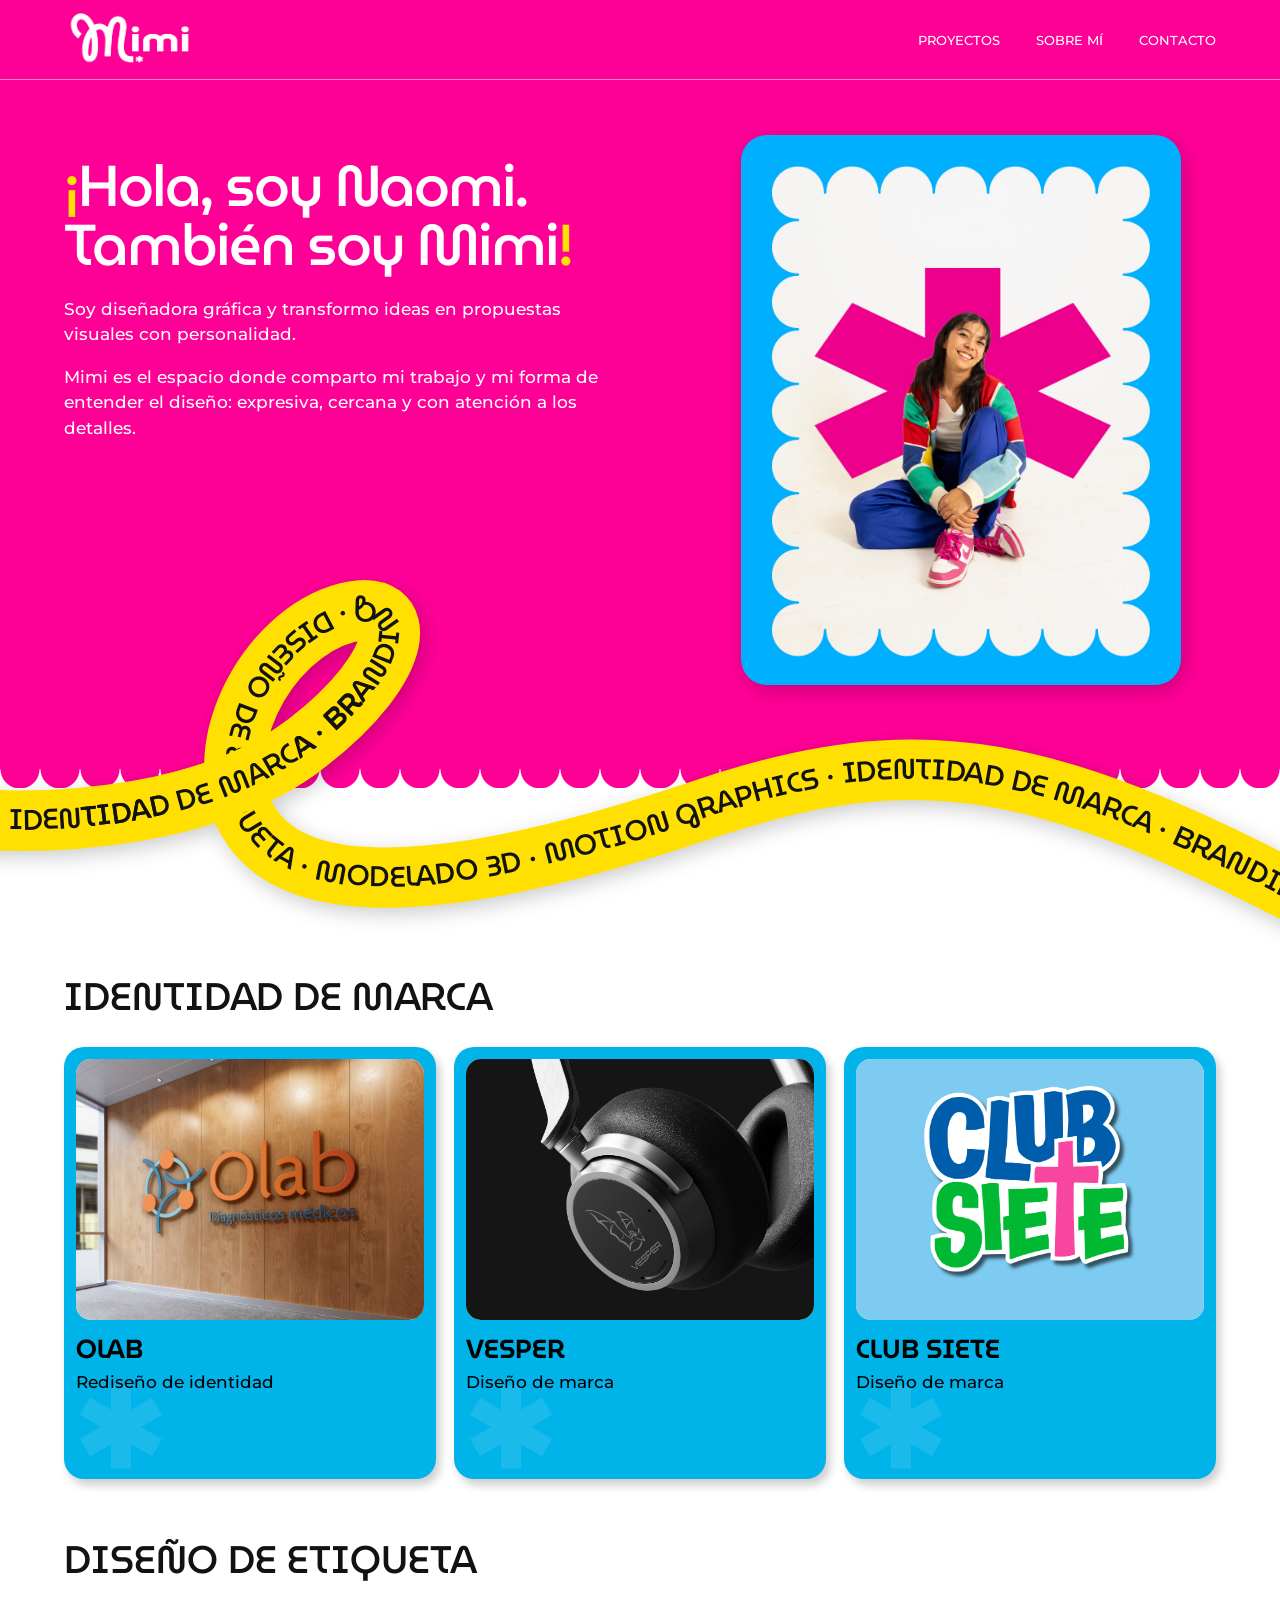
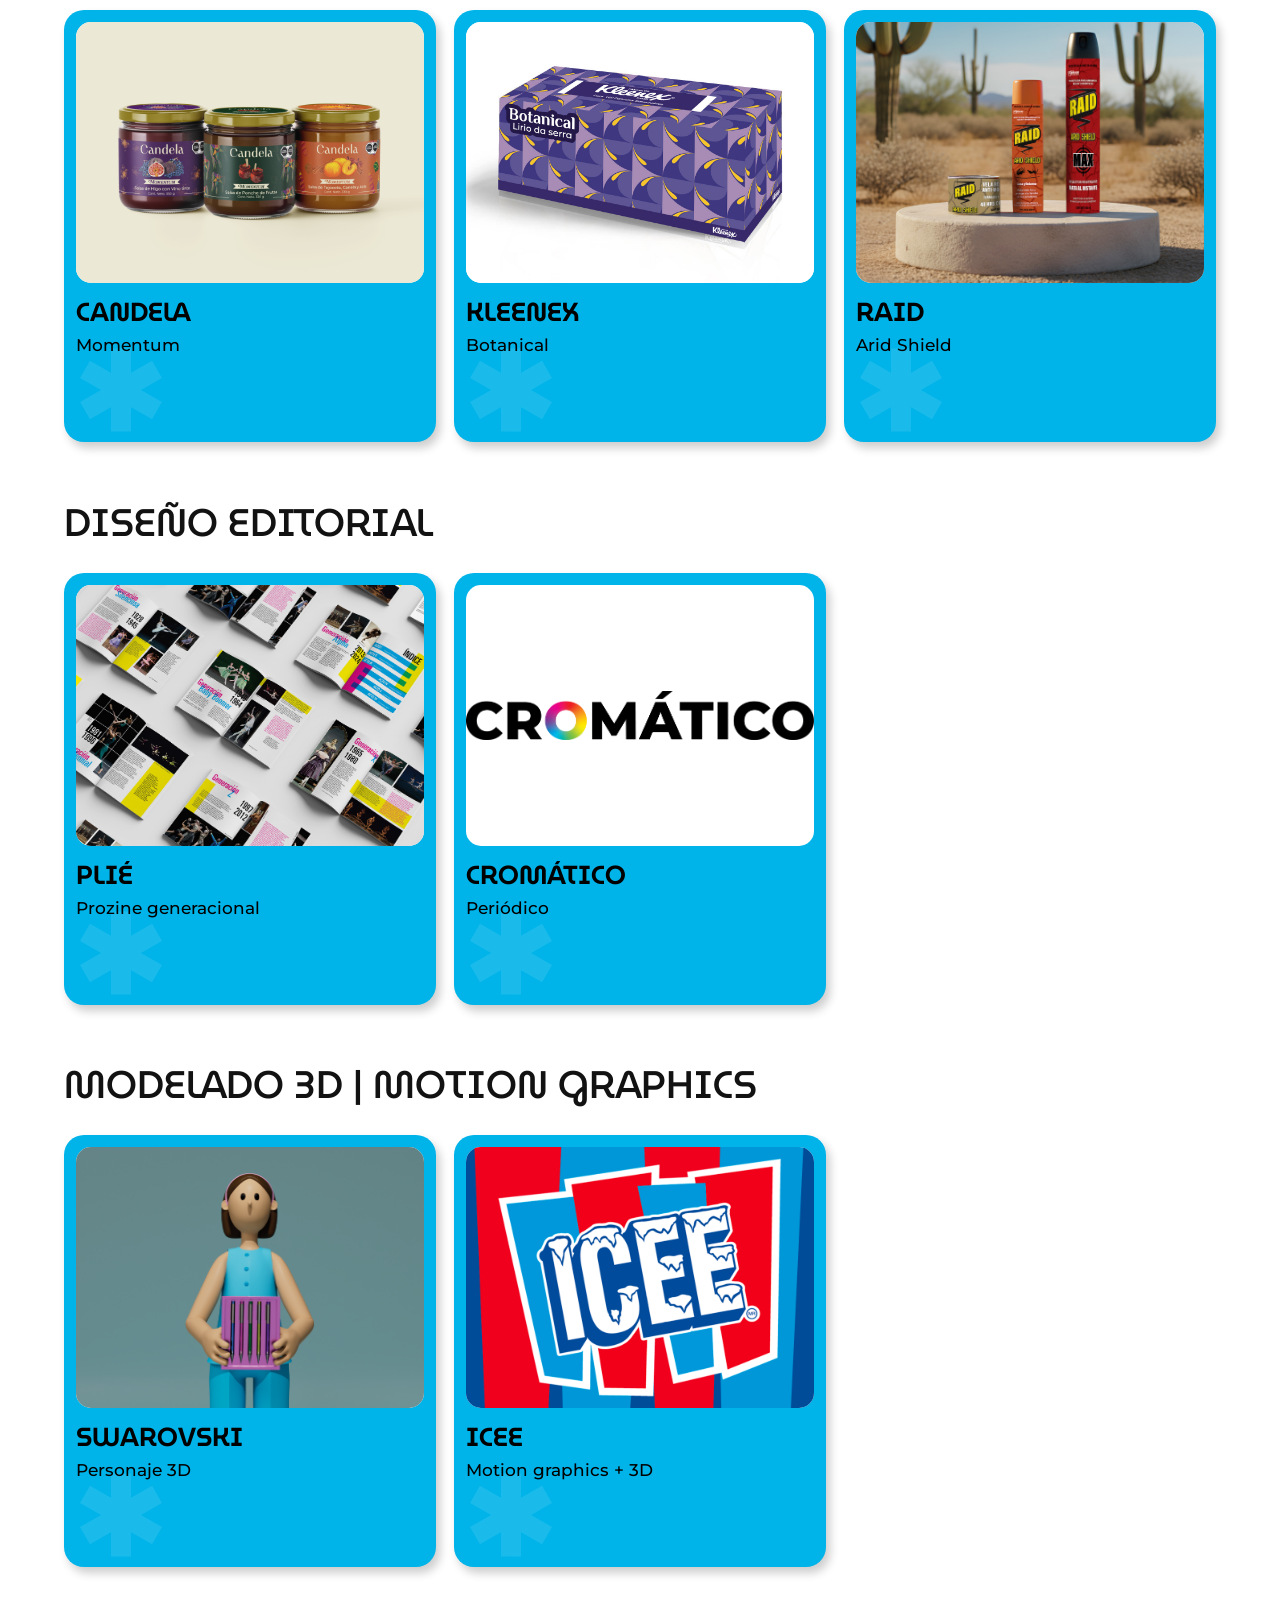
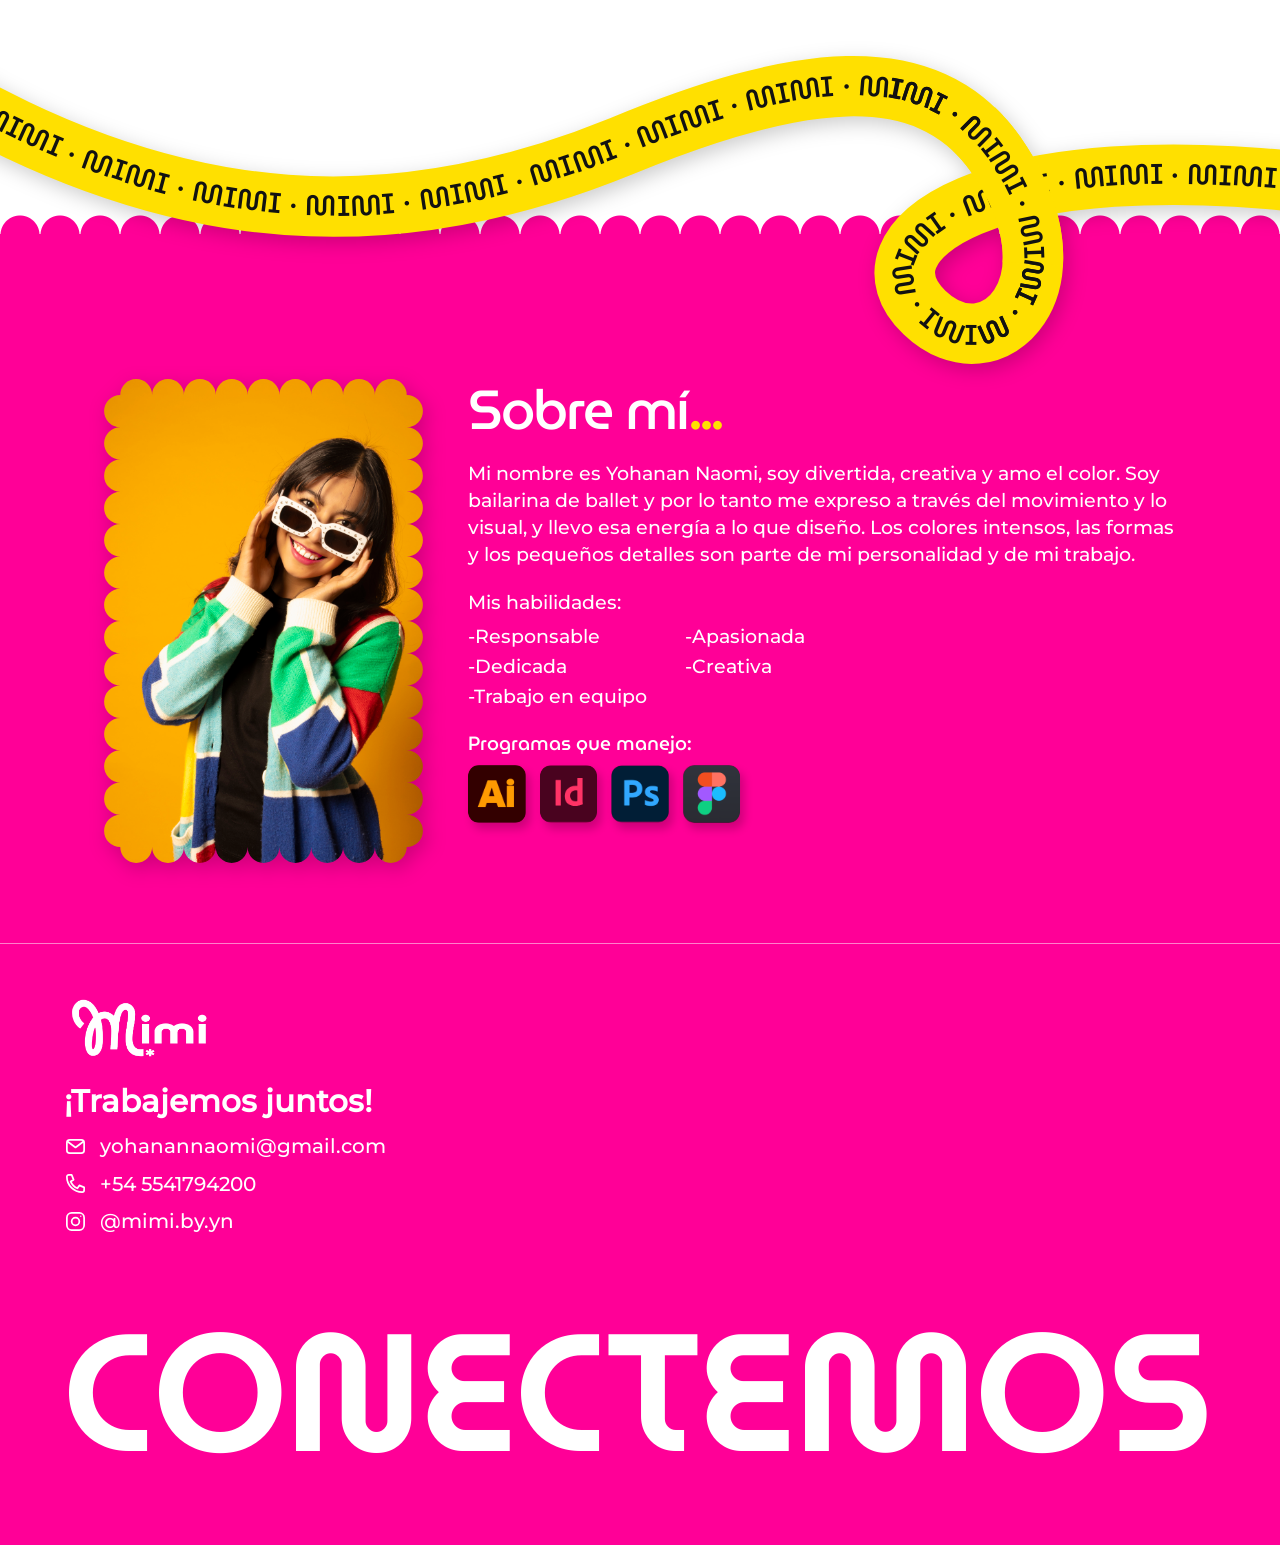
==== commit 99f20ae0: "Reorganizar README de Mimi y enlazar favicon en ambas landings" ====
--- a/index.html
+++ b/index.html
@@ -1,4 +1,4 @@
-<!doctype html><html lang="es"><head><meta charset="UTF-8"><meta name="viewport" content="width=device-width,initial-scale=1"><meta name="theme-color" content="#ff0097"><meta name="description" content="Mimi, el portafolio creativo de Yohanan Naomi. Identidad de marca, diseño editorial, etiquetas y modelado 3D."><title>Mimi — Diseño con personalidad</title><link rel="stylesheet" href="fonts.css"><link rel="stylesheet" href="style.css?v=cursor-stars-1"></head><body><svg xmlns="http://www.w3.org/2000/svg" width="0" height="0" aria-hidden="true" style="position:absolute"><defs><filter id="logo-transparent" color-interpolation-filters="sRGB"><feColorMatrix type="matrix" values="0 0 0 0 1  0 0 0 0 1  0 0 0 0 1  0 1 0 0 0"/></filter></defs></svg>
+<!doctype html><html lang="es"><head><meta charset="UTF-8"><meta name="viewport" content="width=device-width,initial-scale=1"><meta name="theme-color" content="#ff0097"><meta name="description" content="Mimi, el portafolio creativo de Yohanan Naomi. Identidad de marca, diseño editorial, etiquetas y modelado 3D."><title>Mimi — Diseño con personalidad</title><link rel="stylesheet" href="fonts.css"><link rel="stylesheet" href="style.css?v=cursor-stars-1"><link rel="icon" type="image/png" href="assets/favicon.png?v=mimi-1"><link rel="apple-touch-icon" href="assets/favicon.png?v=mimi-1"></head><body><svg xmlns="http://www.w3.org/2000/svg" width="0" height="0" aria-hidden="true" style="position:absolute"><defs><filter id="logo-transparent" color-interpolation-filters="sRGB"><feColorMatrix type="matrix" values="0 0 0 0 1  0 0 0 0 1  0 0 0 0 1  0 1 0 0 0"/></filter></defs></svg>
 <header><a class="logo" href="#inicio" aria-label="Mimi, inicio"><img src="assets/mimi-logo.png" alt="Mimi" width="1214" height="620"></a><button class="menu" aria-label="Abrir menú" aria-expanded="false">☰</button><nav aria-label="Principal"><a href="#proyectos">PROYECTOS</a><a href="#sobre-mi">SOBRE MÍ</a><a href="#contacto">CONTACTO</a></nav></header>
 <main><section class="hero" id="inicio"><div class="hero-copy"><h1><span class="yellow-punctuation">¡</span>Hola, soy Naomi.<br>También soy <em>Mimi<span class="yellow-punctuation">!</span></em></h1><p>Soy diseñadora gráfica y transformo ideas en propuestas visuales con personalidad.</p><p>Mimi es el espacio donde comparto mi trabajo y mi forma de entender el diseño: expresiva, cercana y con atención a los detalles.</p></div><div class="hero-art"><img src="assets/naomi-inicio.jpg" alt="Naomi sentada con ropa multicolor, sobre un asterisco rosa y un marco azul"></div></section>
 <div class="ribbon" aria-hidden="true"><svg viewBox="0 0 1440 430" xmlns="http://www.w3.org/2000/svg"><defs><path id="loop-one" d="M -70 267 C 70 282 244 264 346 184 C 458 97 463 19 390 38 C 298 62 227 199 284 280 C 352 377 572 333 789 260 C 1037 176 1180 204 1510 381"/></defs><use href="#loop-one" class="ribbon-shadow"/><use href="#loop-one" class="ribbon-band"/><text dy="10"><textPath href="#loop-one" startOffset="0">IDENTIDAD DE MARCA · BRANDING · DISEÑO DE ETIQUETA · MODELADO 3D · MOTION GRAPHICS · IDENTIDAD DE MARCA · BRANDING · </textPath></text></svg></div>
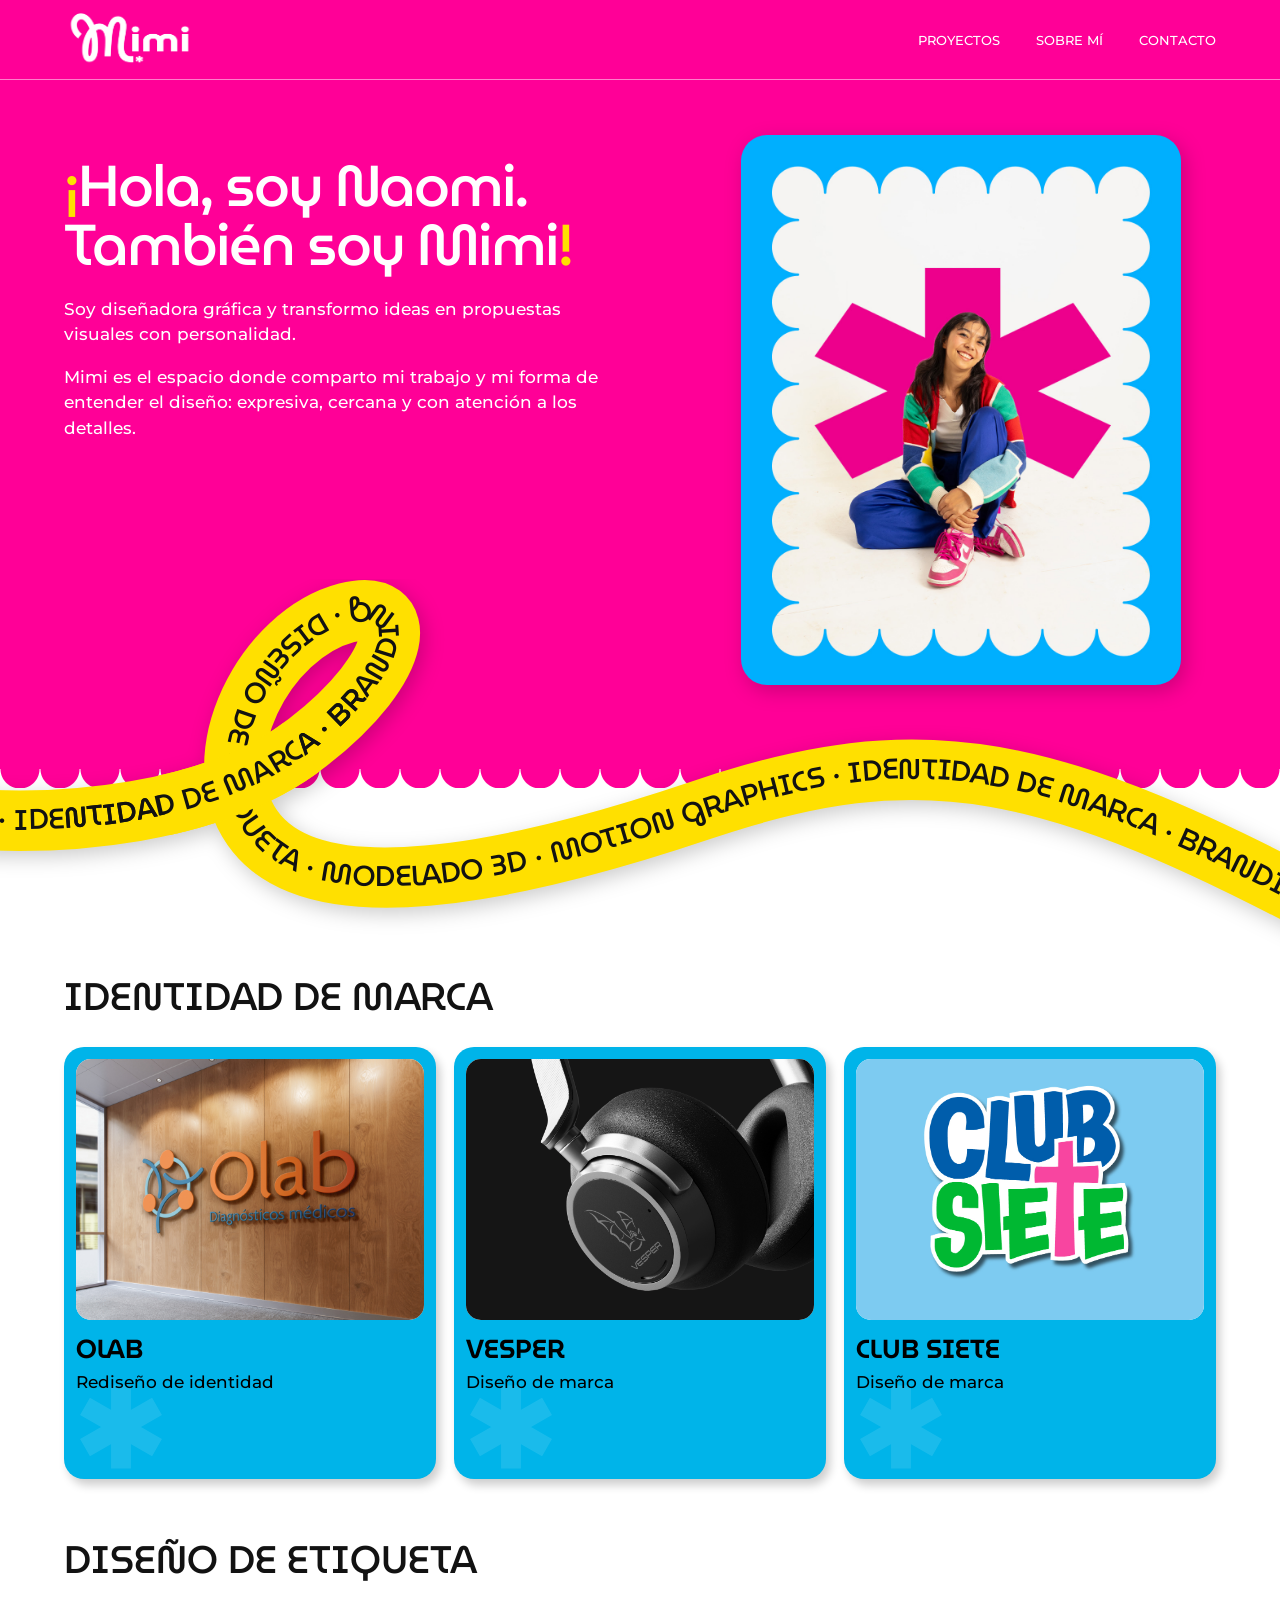
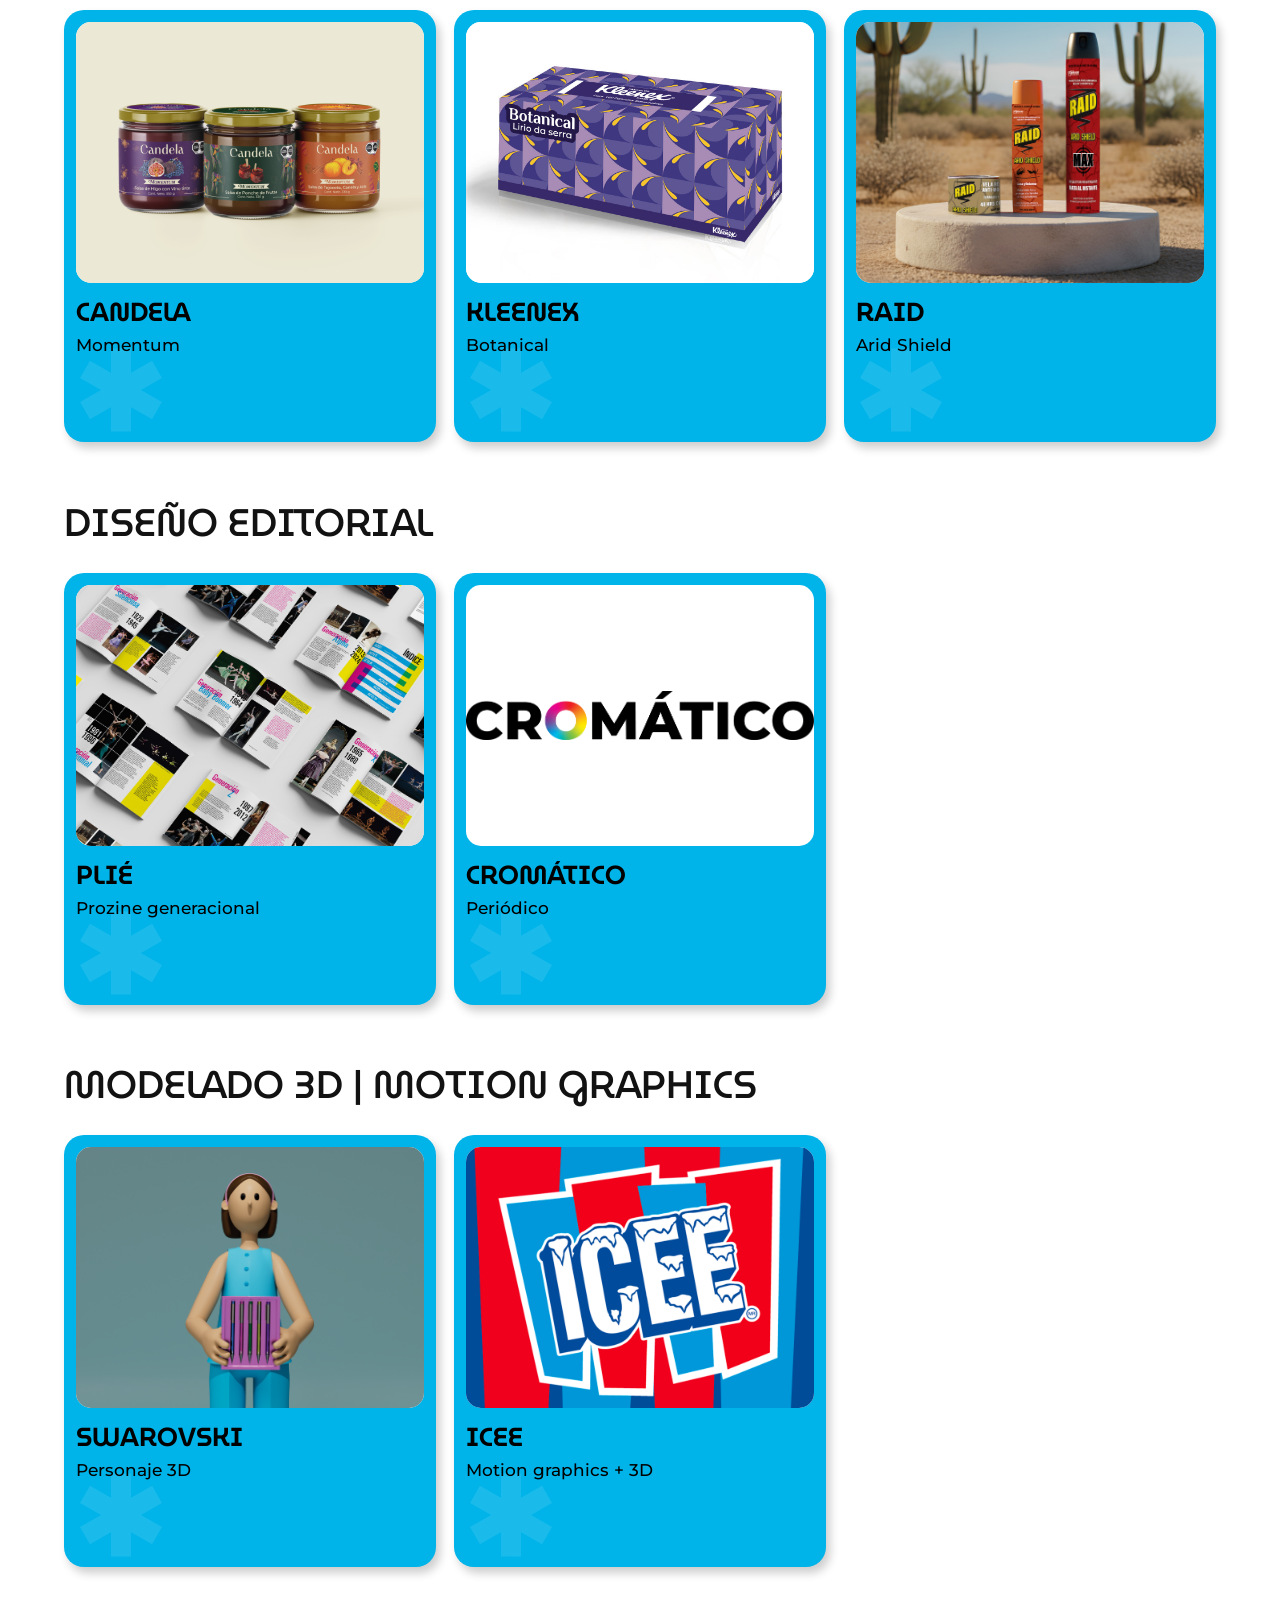
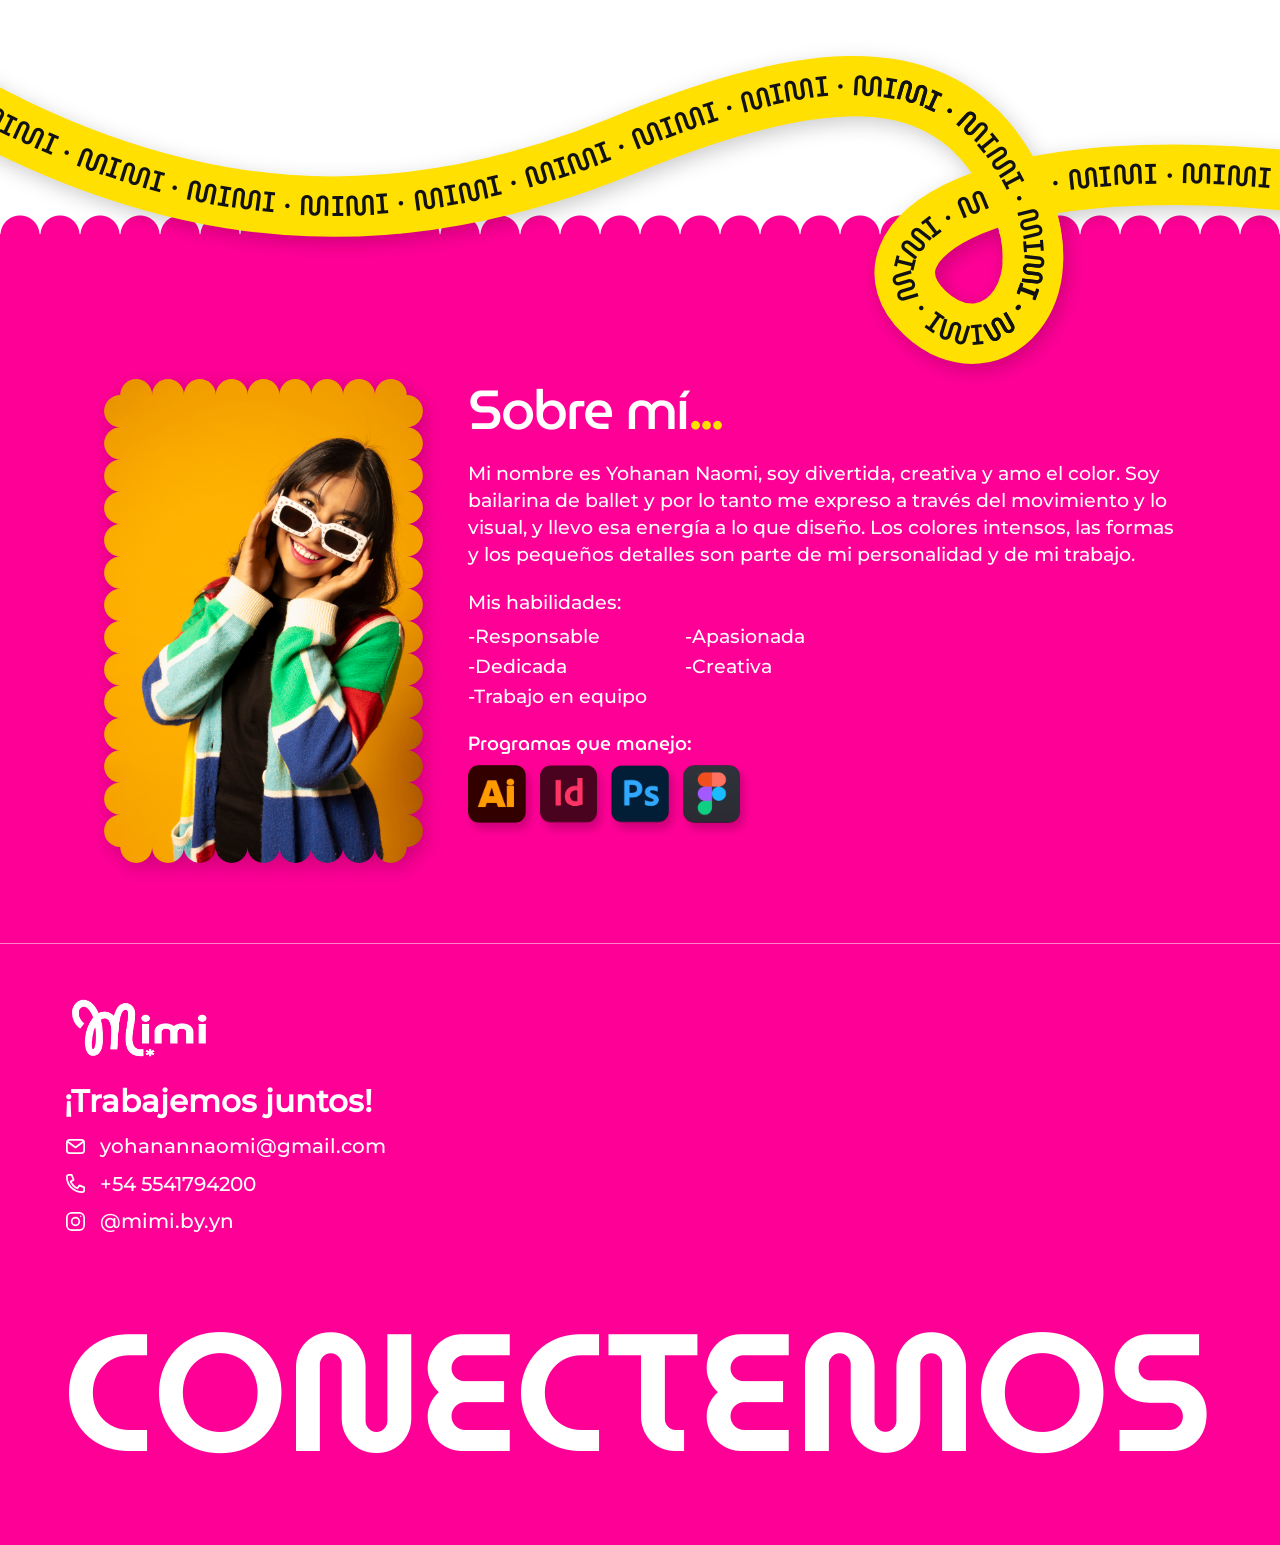
==== commit 1563dbd9: "Usar favicon redondeado en CV y sistema de diseño" ====
--- a/index.html
+++ b/index.html
@@ -1,4 +1,4 @@
-<!doctype html><html lang="es"><head><meta charset="UTF-8"><meta name="viewport" content="width=device-width,initial-scale=1"><meta name="theme-color" content="#ff0097"><meta name="description" content="Mimi, el portafolio creativo de Yohanan Naomi. Identidad de marca, diseño editorial, etiquetas y modelado 3D."><title>Mimi — Diseño con personalidad</title><link rel="stylesheet" href="fonts.css"><link rel="stylesheet" href="style.css?v=cursor-stars-1"><link rel="icon" type="image/png" href="assets/favicon.png?v=mimi-1"><link rel="apple-touch-icon" href="assets/favicon.png?v=mimi-1"></head><body><svg xmlns="http://www.w3.org/2000/svg" width="0" height="0" aria-hidden="true" style="position:absolute"><defs><filter id="logo-transparent" color-interpolation-filters="sRGB"><feColorMatrix type="matrix" values="0 0 0 0 1  0 0 0 0 1  0 0 0 0 1  0 1 0 0 0"/></filter></defs></svg>
+<!doctype html><html lang="es"><head><meta charset="UTF-8"><meta name="viewport" content="width=device-width,initial-scale=1"><meta name="theme-color" content="#ff0097"><meta name="description" content="Mimi, el portafolio creativo de Yohanan Naomi. Identidad de marca, diseño editorial, etiquetas y modelado 3D."><title>Mimi — Diseño con personalidad</title><link rel="stylesheet" href="fonts.css"><link rel="stylesheet" href="style.css?v=cursor-stars-1"><link rel="icon" type="image/svg+xml" href="assets/favicon-rounded.svg?v=mimi-2"><link rel="apple-touch-icon" href="assets/favicon.png?v=mimi-1"></head><body><svg xmlns="http://www.w3.org/2000/svg" width="0" height="0" aria-hidden="true" style="position:absolute"><defs><filter id="logo-transparent" color-interpolation-filters="sRGB"><feColorMatrix type="matrix" values="0 0 0 0 1  0 0 0 0 1  0 0 0 0 1  0 1 0 0 0"/></filter></defs></svg>
 <header><a class="logo" href="#inicio" aria-label="Mimi, inicio"><img src="assets/mimi-logo.png" alt="Mimi" width="1214" height="620"></a><button class="menu" aria-label="Abrir menú" aria-expanded="false">☰</button><nav aria-label="Principal"><a href="#proyectos">PROYECTOS</a><a href="#sobre-mi">SOBRE MÍ</a><a href="#contacto">CONTACTO</a></nav></header>
 <main><section class="hero" id="inicio"><div class="hero-copy"><h1><span class="yellow-punctuation">¡</span>Hola, soy Naomi.<br>También soy <em>Mimi<span class="yellow-punctuation">!</span></em></h1><p>Soy diseñadora gráfica y transformo ideas en propuestas visuales con personalidad.</p><p>Mimi es el espacio donde comparto mi trabajo y mi forma de entender el diseño: expresiva, cercana y con atención a los detalles.</p></div><div class="hero-art"><img src="assets/naomi-inicio.jpg" alt="Naomi sentada con ropa multicolor, sobre un asterisco rosa y un marco azul"></div></section>
 <div class="ribbon" aria-hidden="true"><svg viewBox="0 0 1440 430" xmlns="http://www.w3.org/2000/svg"><defs><path id="loop-one" d="M -70 267 C 70 282 244 264 346 184 C 458 97 463 19 390 38 C 298 62 227 199 284 280 C 352 377 572 333 789 260 C 1037 176 1180 204 1510 381"/></defs><use href="#loop-one" class="ribbon-shadow"/><use href="#loop-one" class="ribbon-band"/><text dy="10"><textPath href="#loop-one" startOffset="0">IDENTIDAD DE MARCA · BRANDING · DISEÑO DE ETIQUETA · MODELADO 3D · MOTION GRAPHICS · IDENTIDAD DE MARCA · BRANDING · </textPath></text></svg></div>
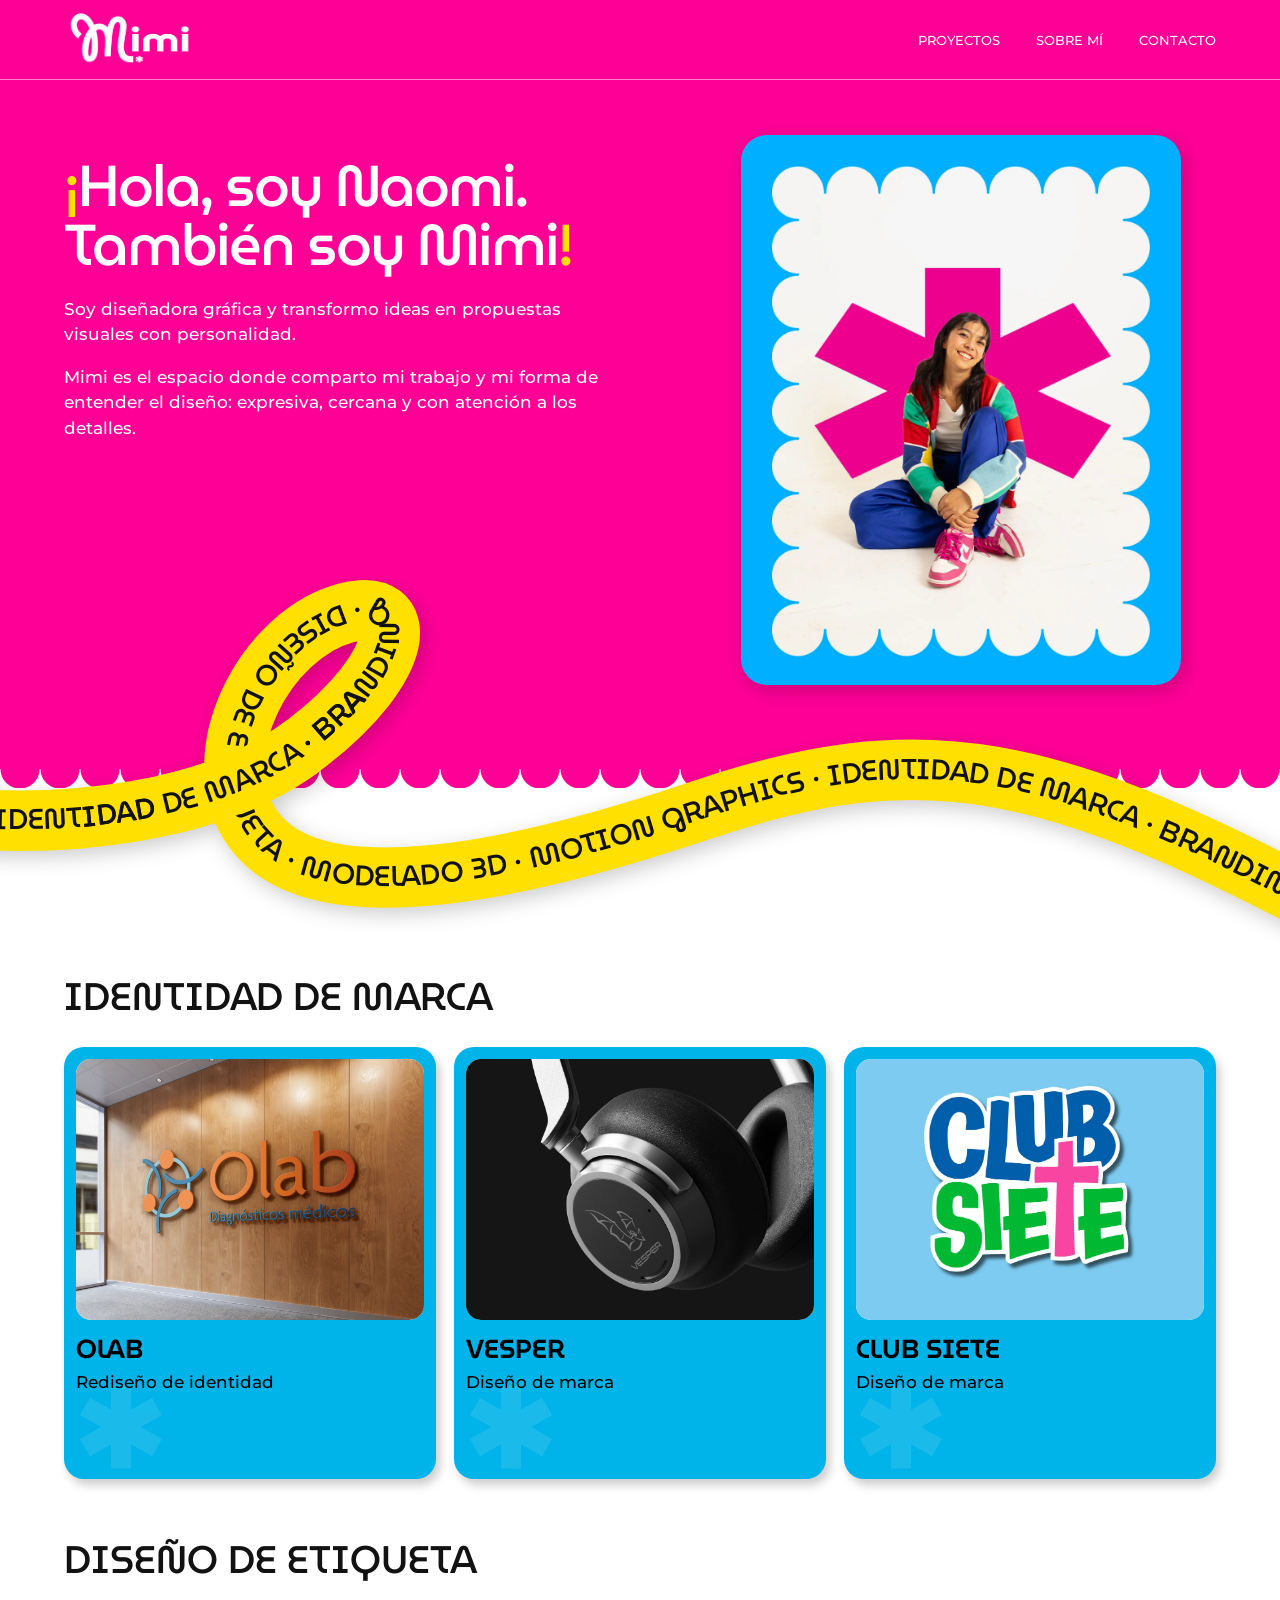
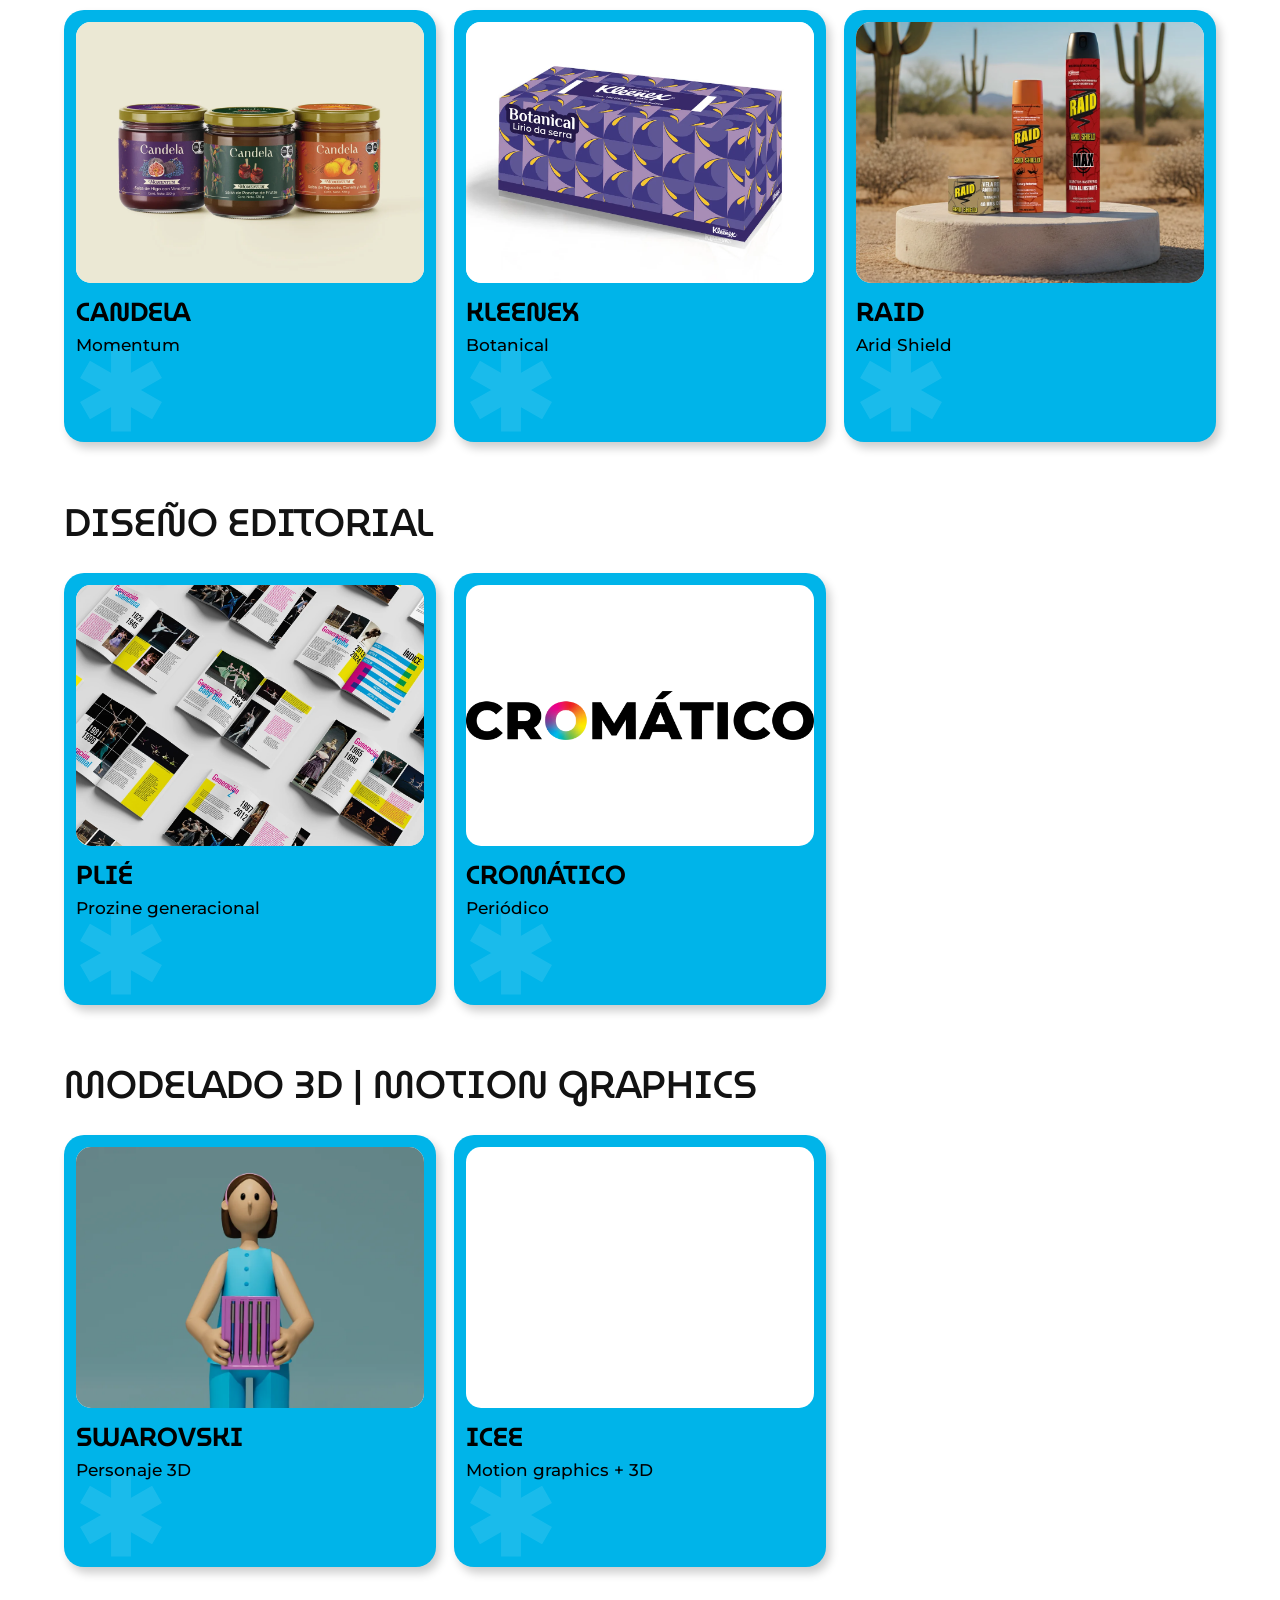
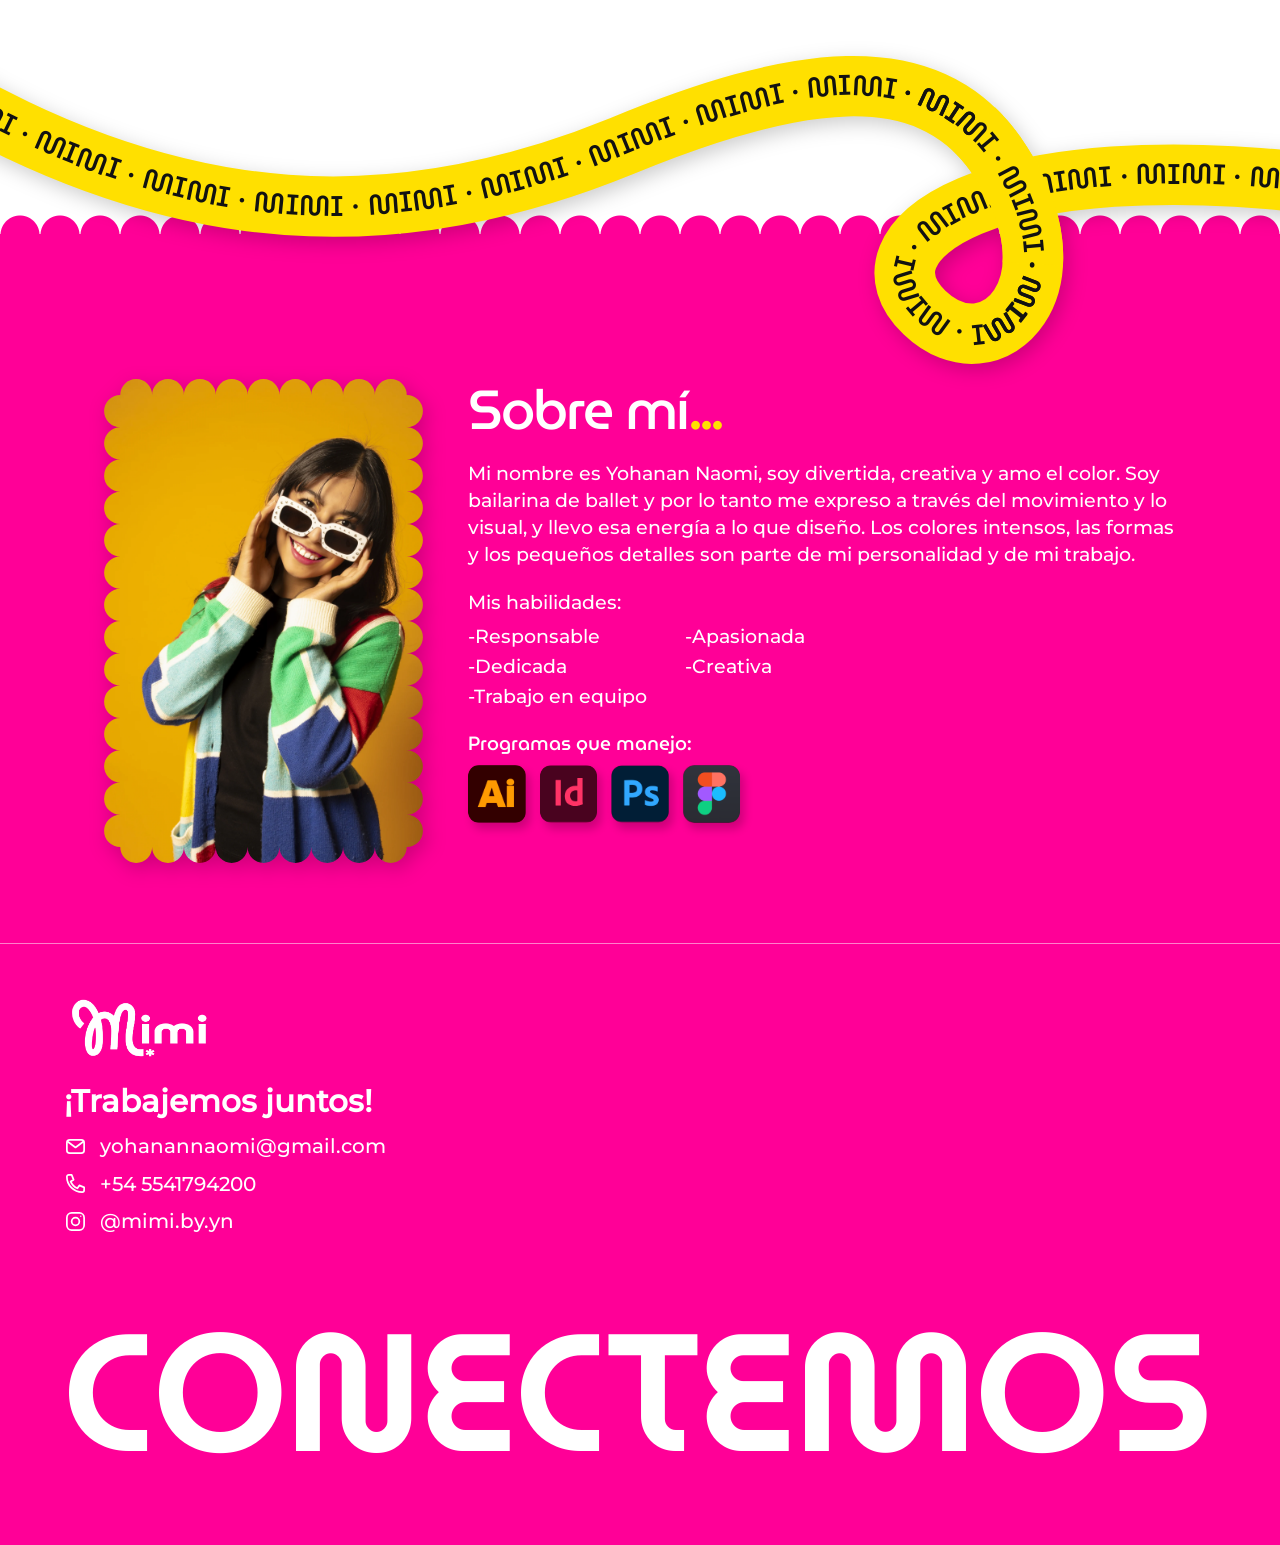
==== commit f1b075f3: "Reducir carga de imágenes y animaciones fuera de pantalla" ====
--- a/index.html
+++ b/index.html
@@ -1,9 +1,9 @@
 <!doctype html><html lang="es"><head><meta charset="UTF-8"><meta name="viewport" content="width=device-width,initial-scale=1"><meta name="theme-color" content="#ff0097"><meta name="description" content="Mimi, el portafolio creativo de Yohanan Naomi. Identidad de marca, diseño editorial, etiquetas y modelado 3D."><title>Mimi — Diseño con personalidad</title><link rel="stylesheet" href="fonts.css"><link rel="stylesheet" href="style.css?v=cursor-stars-1"><link rel="icon" type="image/svg+xml" href="assets/favicon-rounded.svg?v=mimi-2"><link rel="apple-touch-icon" href="assets/favicon.png?v=mimi-1"></head><body><svg xmlns="http://www.w3.org/2000/svg" width="0" height="0" aria-hidden="true" style="position:absolute"><defs><filter id="logo-transparent" color-interpolation-filters="sRGB"><feColorMatrix type="matrix" values="0 0 0 0 1  0 0 0 0 1  0 0 0 0 1  0 1 0 0 0"/></filter></defs></svg>
 <header><a class="logo" href="#inicio" aria-label="Mimi, inicio"><img src="assets/mimi-logo.png" alt="Mimi" width="1214" height="620"></a><button class="menu" aria-label="Abrir menú" aria-expanded="false">☰</button><nav aria-label="Principal"><a href="#proyectos">PROYECTOS</a><a href="#sobre-mi">SOBRE MÍ</a><a href="#contacto">CONTACTO</a></nav></header>
-<main><section class="hero" id="inicio"><div class="hero-copy"><h1><span class="yellow-punctuation">¡</span>Hola, soy Naomi.<br>También soy <em>Mimi<span class="yellow-punctuation">!</span></em></h1><p>Soy diseñadora gráfica y transformo ideas en propuestas visuales con personalidad.</p><p>Mimi es el espacio donde comparto mi trabajo y mi forma de entender el diseño: expresiva, cercana y con atención a los detalles.</p></div><div class="hero-art"><img src="assets/naomi-inicio.jpg" alt="Naomi sentada con ropa multicolor, sobre un asterisco rosa y un marco azul"></div></section>
+<main><section class="hero" id="inicio"><div class="hero-copy"><h1><span class="yellow-punctuation">¡</span>Hola, soy Naomi.<br>También soy <em>Mimi<span class="yellow-punctuation">!</span></em></h1><p>Soy diseñadora gráfica y transformo ideas en propuestas visuales con personalidad.</p><p>Mimi es el espacio donde comparto mi trabajo y mi forma de entender el diseño: expresiva, cercana y con atención a los detalles.</p></div><div class="hero-art"><img src="assets/naomi-inicio-opt.webp" fetchpriority="high" decoding="async" alt="Naomi sentada con ropa multicolor, sobre un asterisco rosa y un marco azul"></div></section>
 <div class="ribbon" aria-hidden="true"><svg viewBox="0 0 1440 430" xmlns="http://www.w3.org/2000/svg"><defs><path id="loop-one" d="M -70 267 C 70 282 244 264 346 184 C 458 97 463 19 390 38 C 298 62 227 199 284 280 C 352 377 572 333 789 260 C 1037 176 1180 204 1510 381"/></defs><use href="#loop-one" class="ribbon-shadow"/><use href="#loop-one" class="ribbon-band"/><text dy="10"><textPath href="#loop-one" startOffset="0">IDENTIDAD DE MARCA · BRANDING · DISEÑO DE ETIQUETA · MODELADO 3D · MOTION GRAPHICS · IDENTIDAD DE MARCA · BRANDING · </textPath></text></svg></div>
 <section class="projects" id="proyectos"><div id="project-groups"></div></section>
 <div class="ribbon second" aria-hidden="true"><svg viewBox="0 0 1440 430" xmlns="http://www.w3.org/2000/svg"><defs><path id="loop-two" d="M -65 88 C 204 244 444 255 699 151 C 893 71 1041 48 1120 160 C 1222 307 1116 411 1040 338 C 957 260 1105 144 1505 196"/></defs><use href="#loop-two" class="ribbon-shadow"/><use href="#loop-two" class="ribbon-band"/><text dy="10"><textPath href="#loop-two" startOffset="0">MIMI · MIMI · MIMI · MIMI · MIMI · MIMI · MIMI · MIMI · MIMI · MIMI · MIMI · MIMI · MIMI · MIMI · MIMI · MIMI · MIMI · MIMI · MIMI · MIMI · MIMI · MIMI · MIMI · MIMI · MIMI · MIMI · MIMI · MIMI · MIMI · MIMI · </textPath></text></svg></div>
-<section class="about" id="sobre-mi"><div class="portrait"><img src="assets/naomi-original.jpg" alt="Naomi con lentes blancos y una chamarra multicolor" loading="lazy"></div><div><h2>Sobre mí<span>...</span></h2><p>Mi nombre es Yohanan Naomi, soy divertida, creativa y amo el color. Soy bailarina de ballet y por lo tanto me expreso a través del movimiento y lo visual, y llevo esa energía a lo que diseño. Los colores intensos, las formas y los pequeños detalles son parte de mi personalidad y de mi trabajo.</p><div class="about-skills"><p>Mis habilidades:</p><div class="traits"><span>Responsable</span><span>Dedicada</span><span>Trabajo en equipo</span><span>Apasionada</span><span>Creativa</span></div></div><h3>Programas que manejo:</h3><div class="software"><svg class="software-icon" viewBox="50 33 150 150" role="img" aria-label="Illustrator"><title>Illustrator</title><image href="assets/programas-referencia.png" width="856" height="228"/></svg><svg class="software-icon" viewBox="248 33 153 150" role="img" aria-label="InDesign"><title>InDesign</title><image href="assets/programas-referencia.png" width="856" height="228"/></svg><svg class="software-icon" viewBox="448 33 154 150" role="img" aria-label="Photoshop"><title>Photoshop</title><image href="assets/programas-referencia.png" width="856" height="228"/></svg><svg class="software-icon" viewBox="655 33 150 150" role="img" aria-label="Figma"><title>Figma</title><image href="assets/programas-referencia.png" width="856" height="228"/></svg></div></div></section>
+<section class="about" id="sobre-mi"><div class="portrait"><img src="assets/naomi-original-opt.webp" loading="lazy" decoding="async" alt="Naomi con lentes blancos y una chamarra multicolor" loading="lazy"></div><div><h2>Sobre mí<span>...</span></h2><p>Mi nombre es Yohanan Naomi, soy divertida, creativa y amo el color. Soy bailarina de ballet y por lo tanto me expreso a través del movimiento y lo visual, y llevo esa energía a lo que diseño. Los colores intensos, las formas y los pequeños detalles son parte de mi personalidad y de mi trabajo.</p><div class="about-skills"><p>Mis habilidades:</p><div class="traits"><span>Responsable</span><span>Dedicada</span><span>Trabajo en equipo</span><span>Apasionada</span><span>Creativa</span></div></div><h3>Programas que manejo:</h3><div class="software"><svg class="software-icon" viewBox="50 33 150 150" role="img" aria-label="Illustrator"><title>Illustrator</title><image href="assets/programas-referencia.png" width="856" height="228"/></svg><svg class="software-icon" viewBox="248 33 153 150" role="img" aria-label="InDesign"><title>InDesign</title><image href="assets/programas-referencia.png" width="856" height="228"/></svg><svg class="software-icon" viewBox="448 33 154 150" role="img" aria-label="Photoshop"><title>Photoshop</title><image href="assets/programas-referencia.png" width="856" height="228"/></svg><svg class="software-icon" viewBox="655 33 150 150" role="img" aria-label="Figma"><title>Figma</title><image href="assets/programas-referencia.png" width="856" height="228"/></svg></div></div></section>
 <footer id="contacto"><div class="footer-top"><div><a class="logo" href="#inicio"><img src="assets/mimi-logo.png" alt="Mimi" width="1214" height="620"></a><h2>¡Trabajemos juntos!</h2><div class="contact-list"><a class="contact-row" href="mailto:yohanannaomi@gmail.com"><svg viewBox="0 0 24 24" fill="none" stroke="currentColor" stroke-width="1.8" stroke-linecap="round" stroke-linejoin="round" aria-hidden="true"><rect x="3" y="5" width="18" height="14" rx="3"/><path d="m4 7 8 6 8-6"/></svg><span>yohanannaomi@gmail.com</span></a><a class="contact-row" href="tel:+545541794200"><svg viewBox="0 0 24 24" fill="none" stroke="currentColor" stroke-width="1.8" stroke-linecap="round" stroke-linejoin="round" aria-hidden="true"><path d="M8 3H5a2 2 0 0 0-2 2c0 8.84 7.16 16 16 16a2 2 0 0 0 2-2v-3l-5-2-2 3a13 13 0 0 1-7-7l3-2-2-5Z"/></svg><span>+54 5541794200</span></a><a class="contact-row" href="https://www.instagram.com/mimi.by.yn/" target="_blank" rel="noopener noreferrer"><svg viewBox="0 0 24 24" fill="none" stroke="currentColor" stroke-width="1.8" stroke-linecap="round" stroke-linejoin="round" aria-hidden="true"><rect x="3" y="3" width="18" height="18" rx="5"/><circle cx="12" cy="12" r="4"/><circle cx="17.5" cy="6.5" r=".7" fill="currentColor" stroke="none"/></svg><span>@mimi.by.yn</span></a></div></div></div><a class="connect" href="mailto:yohanannaomi@gmail.com" aria-label="Conectemos"><svg viewBox="0 0 1000 190" aria-hidden="true"><text x="0" y="160">CONECTEMOS</text></svg></a></footer></main>
-<dialog id="project-dialog"><button class="close" aria-label="Cerrar proyecto">✕</button><div id="dialog-body"></div></dialog><script src="app.js?v=cursor-stars-1"></script></body></html>
+<dialog id="project-dialog"><button class="close" aria-label="Cerrar proyecto">✕</button><div id="dialog-body"></div></dialog><script src="app.js?v=performance-2"></script></body></html>
